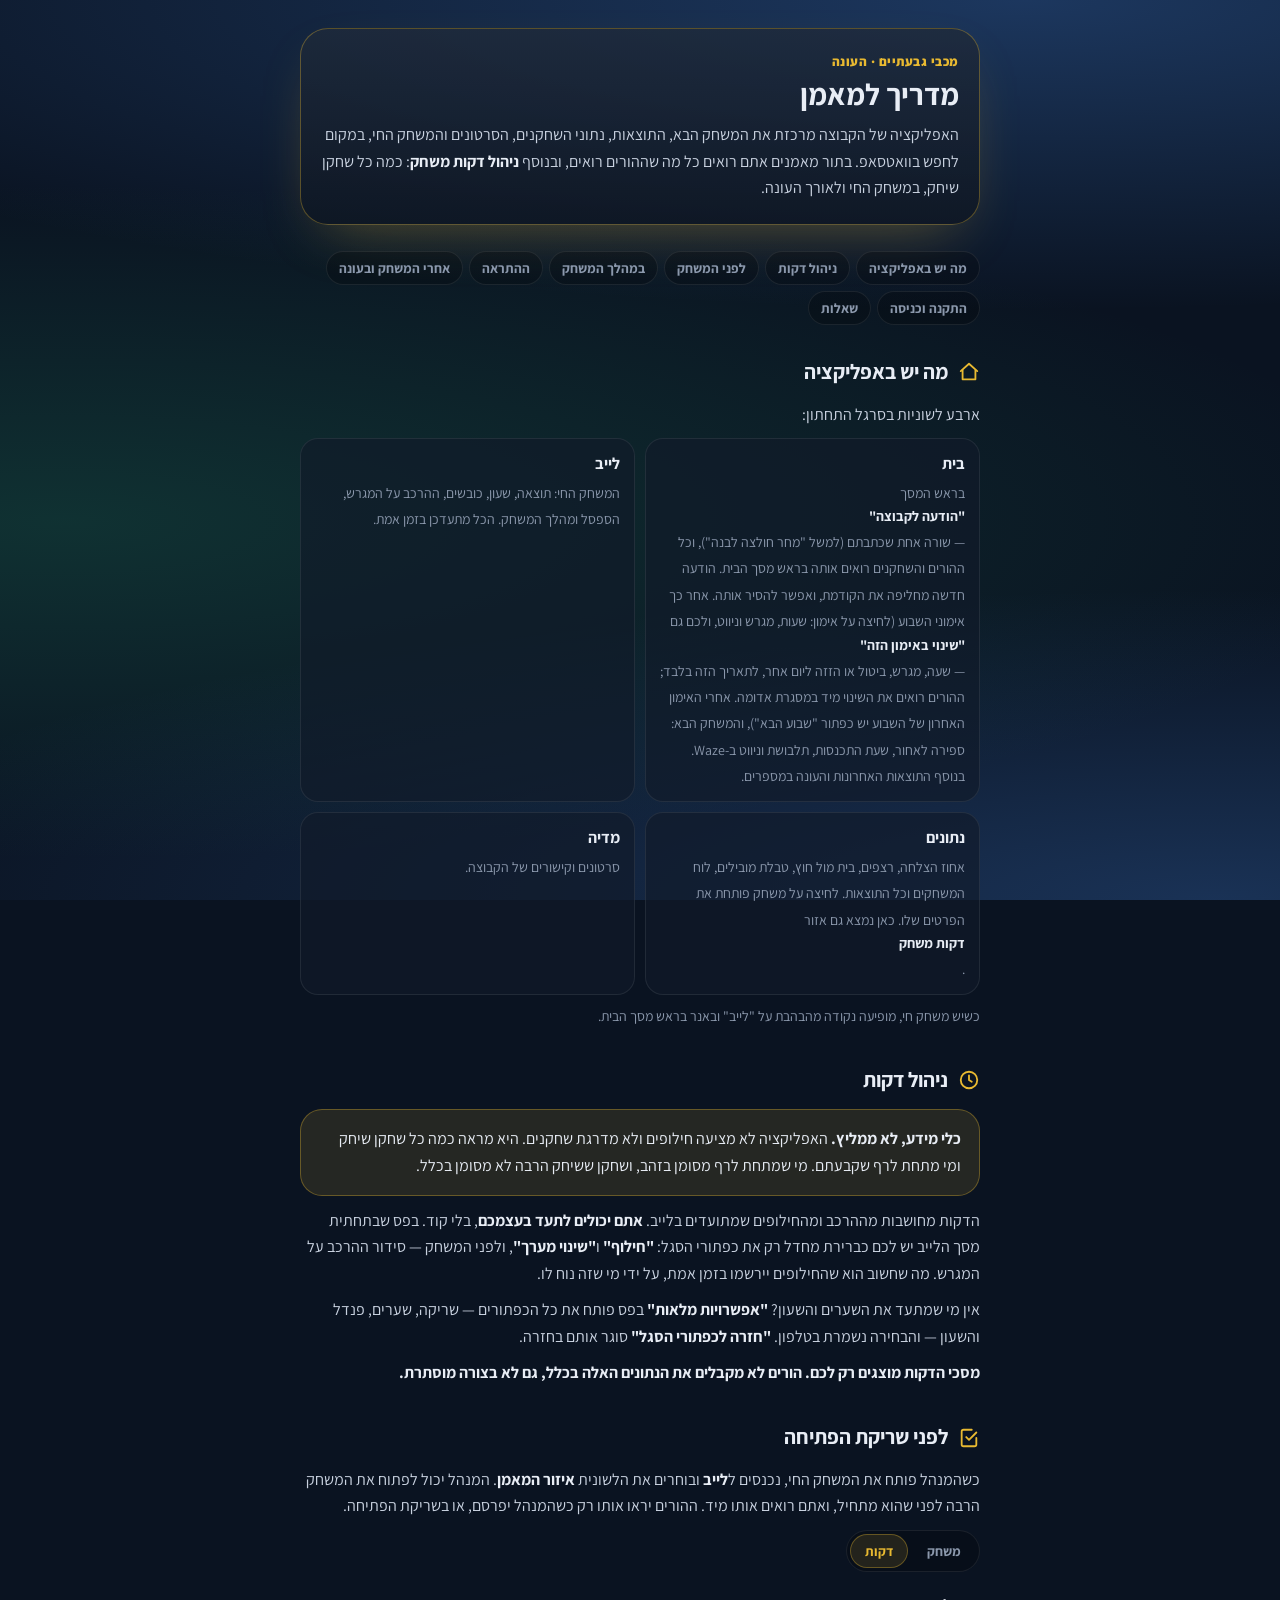
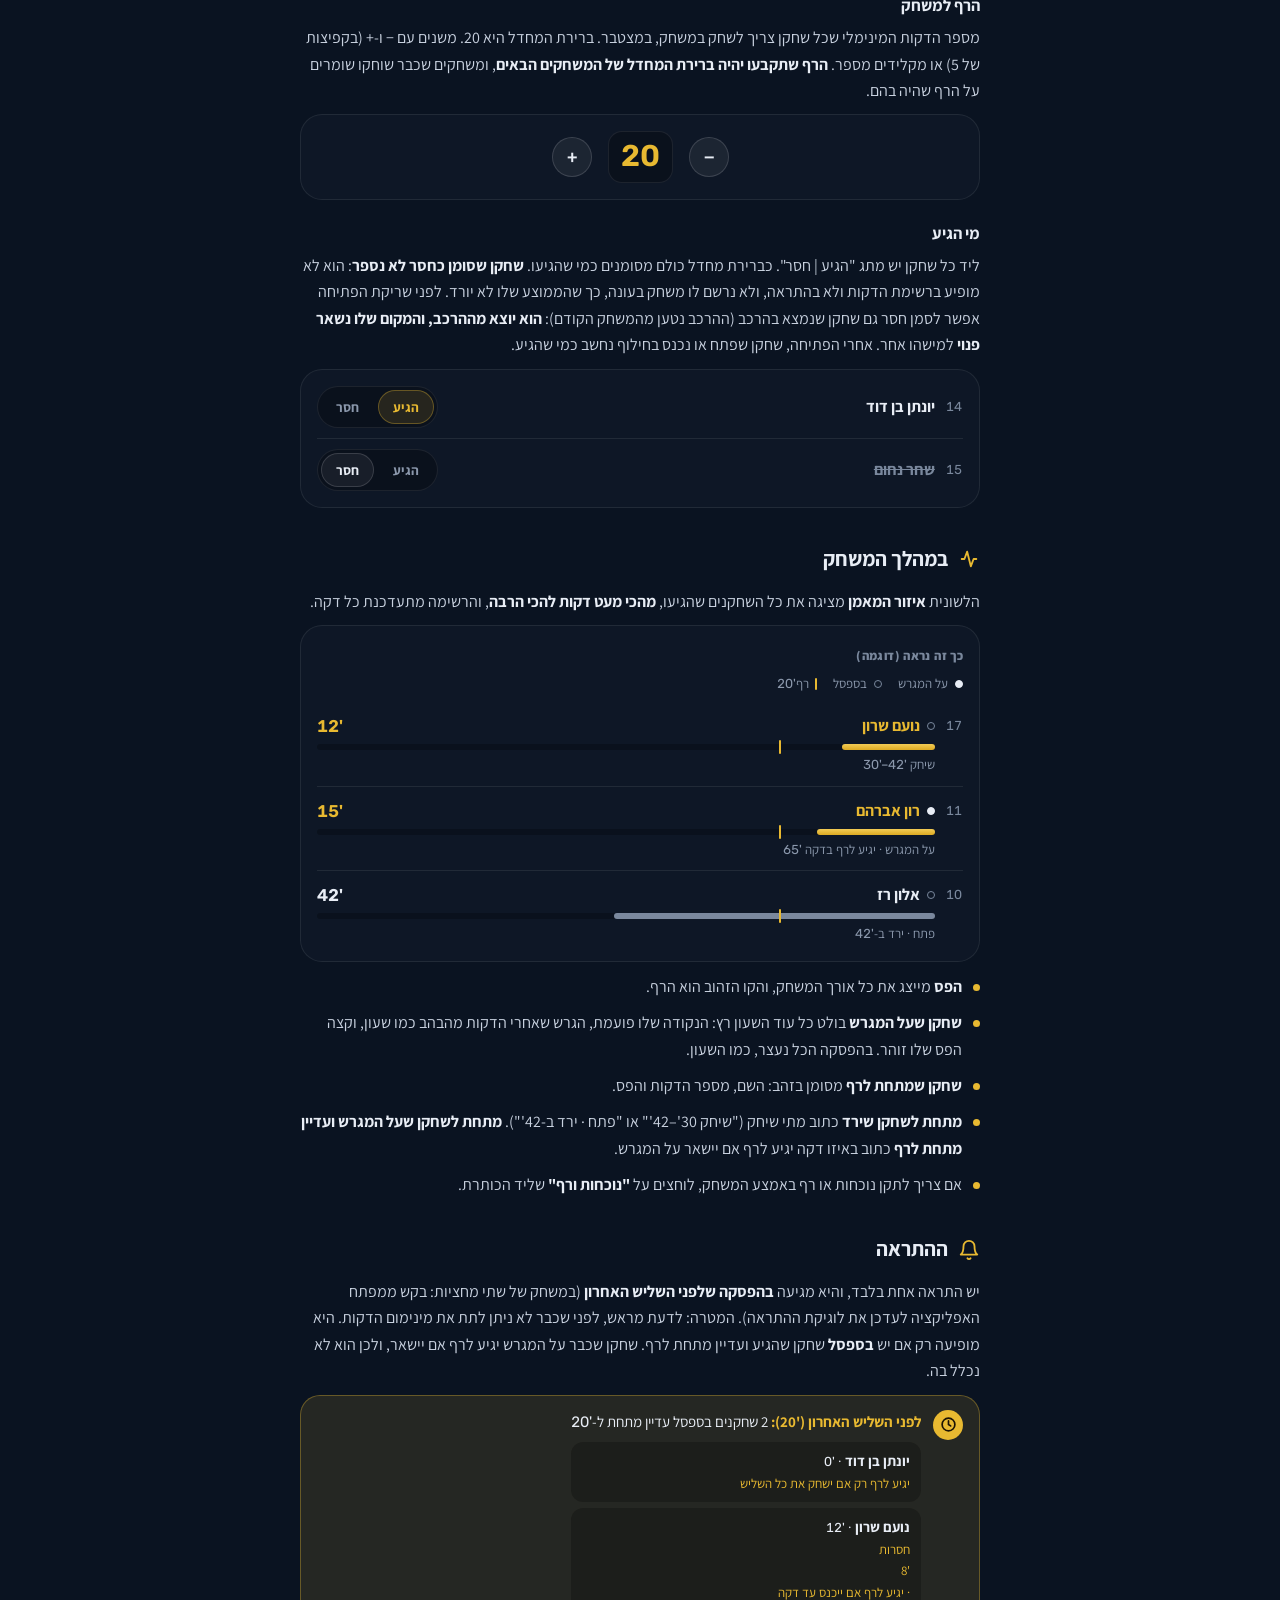
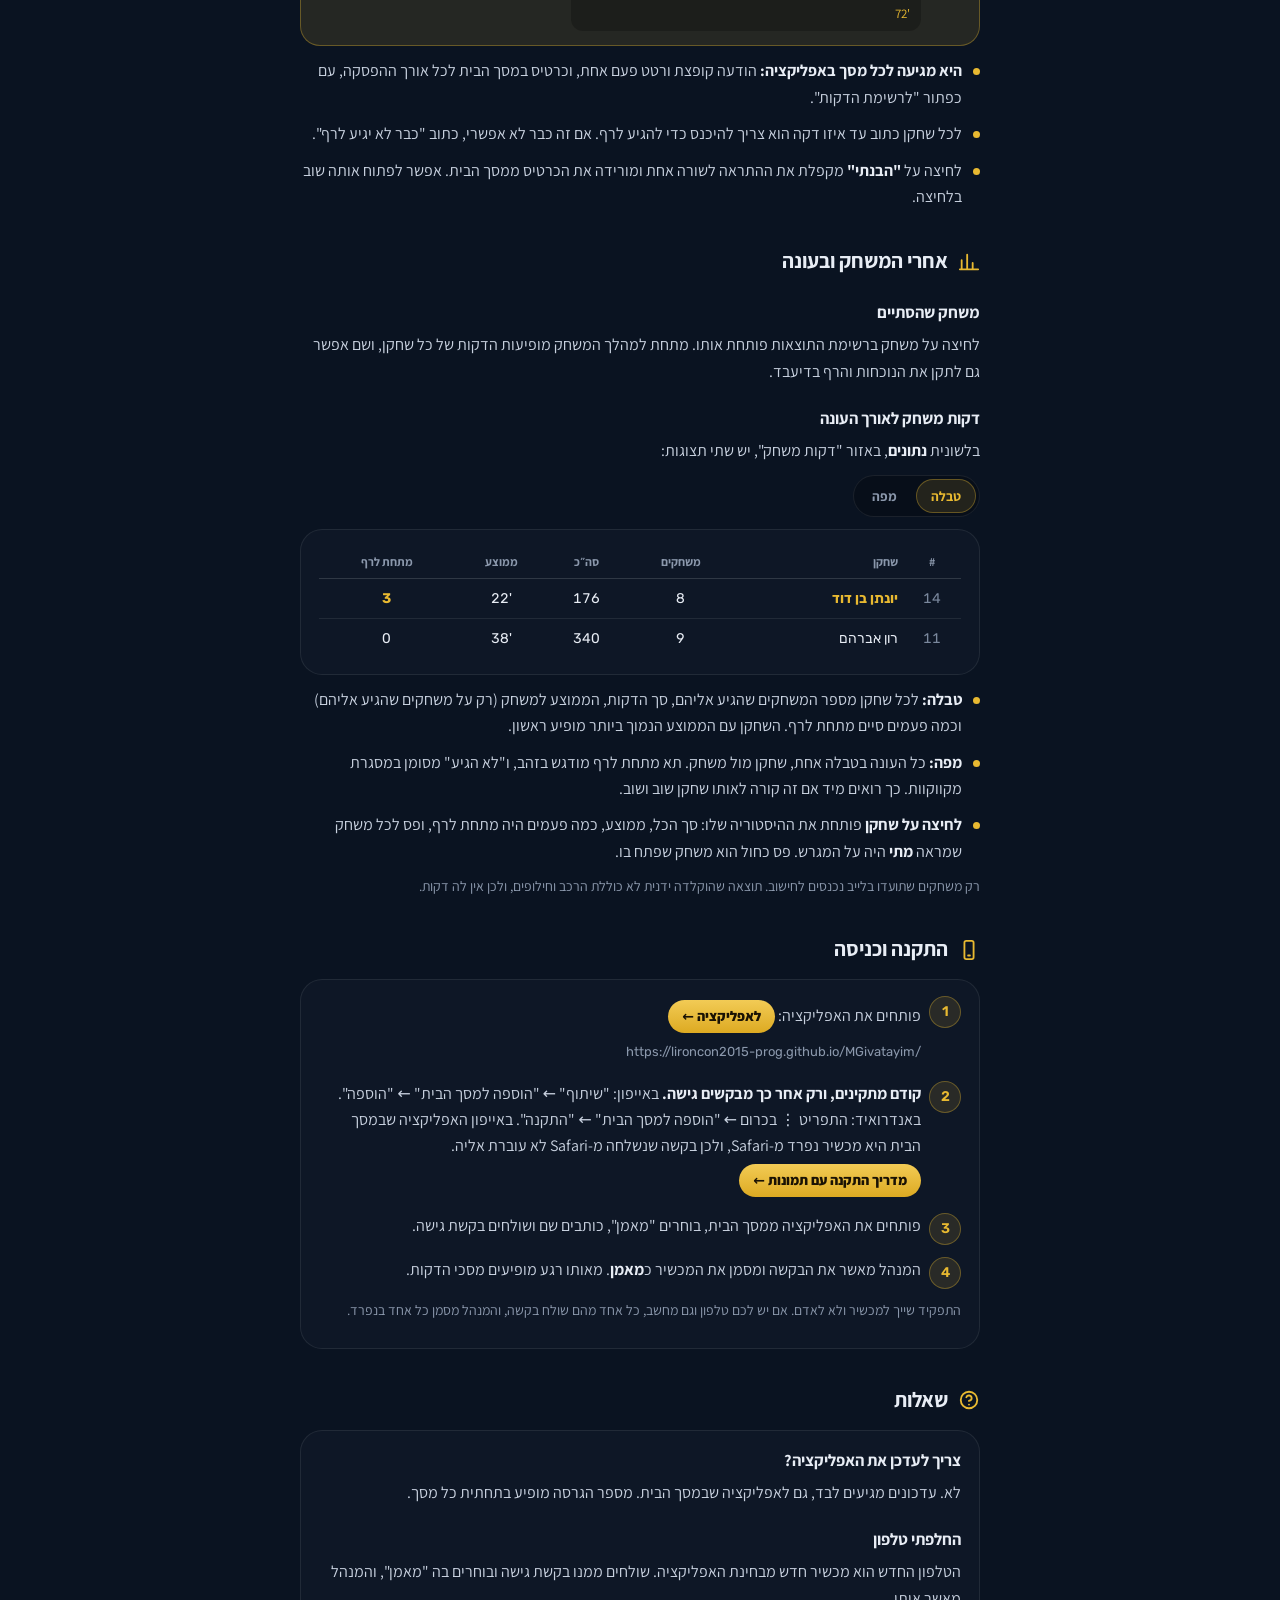
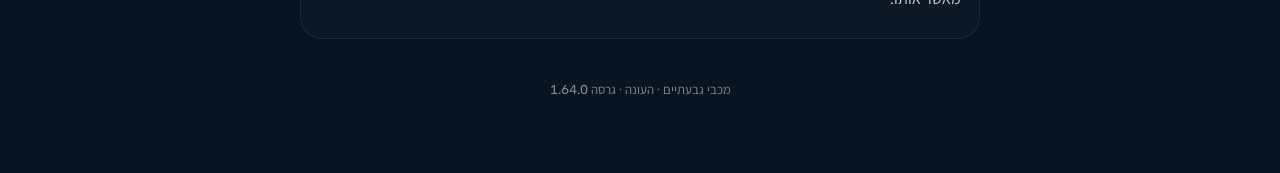
==== docs/coach.html @ 0a4bfa76 "Access: the request asks parent / player / coach, applied on approval; joining order newest first Co" ====
<!doctype html>
<html lang="he" dir="rtl">
<head>
<meta charset="utf-8">
<meta name="viewport" content="width=device-width, initial-scale=1, viewport-fit=cover">
<meta name="robots" content="noindex">
<meta name="theme-color" content="#0A1321">
<title>מדריך למאמן</title>
<meta name="description" content="מכבי גבעתיים · העונה — התקנה, מה יש באפליקציה, וניהול דקות המשחק.">
<meta property="og:type" content="article">
<meta property="og:locale" content="he_IL">
<meta property="og:site_name" content="מכבי גבעתיים · העונה">
<meta property="og:title" content="מדריך למאמן">
<meta property="og:description" content="התקנה, מה יש באפליקציה, וניהול דקות המשחק.">
<meta property="og:url" content="https://lironcon2015-prog.github.io/MGivatayim/docs/coach.html">
<meta property="og:image" content="https://lironcon2015-prog.github.io/MGivatayim/docs/og-coach.jpg?v=3">
<meta property="og:image:secure_url" content="https://lironcon2015-prog.github.io/MGivatayim/docs/og-coach.jpg?v=3">
<meta property="og:image:type" content="image/jpeg">
<meta property="og:image:width" content="1200">
<meta property="og:image:height" content="630">
<meta property="og:image:alt" content="סמל מכבי גבעתיים">
<meta name="twitter:card" content="summary_large_image">
<link rel="icon" href="../icons/favicon-32.png?v=3" sizes="32x32">
<link rel="apple-touch-icon" href="../icons/apple-touch-icon.png?v=3">
<link rel="preconnect" href="https://fonts.googleapis.com">
<link rel="stylesheet" href="https://fonts.googleapis.com/css2?family=Assistant:wght@400;600;700;800&family=Rubik:wght@500;600;700&display=swap">
<style>
:root{
  color-scheme:dark;
  --bg:#0A1321;--surface:rgba(17,27,41,.66);--s2:rgba(255,255,255,.06);--well:rgba(0,0,0,.24);
  --line:rgba(255,255,255,.08);--line2:rgba(255,255,255,.14);
  --text:#E8EDF5;--body:#C9D2E0;--muted:#8B98AC;--faint:#7A889D;
  --gold:#E8B931;--gold-hi:#F2CB55;--gold-lo:#DDAA22;--gold-soft:rgba(232,185,49,.12);--gold-line:rgba(232,185,49,.34);--gold-glow:rgba(232,185,49,.4);--on-gold:#1A1204;
  --blue:#6DB3F5;
}
*{box-sizing:border-box}
body{margin:0;background:var(--bg);color:var(--text);font:16px/1.65 Assistant,system-ui,sans-serif;direction:rtl;padding-inline:16px;padding-block:28px 72px}
body::before{content:"";position:fixed;inset:0;z-index:-1;pointer-events:none;background:radial-gradient(150% 46% at 80% 0%,rgba(70,138,236,.3),transparent 75%),radial-gradient(140% 50% at 5% 58%,rgba(36,158,112,.22),transparent 75%),radial-gradient(150% 46% at 95% 100%,rgba(70,138,236,.26),transparent 75%),var(--bg)}
.wrap{max-width:680px;margin:0 auto}
.num{font-family:Rubik,system-ui,sans-serif;font-variant-numeric:tabular-nums}
.ltr{direction:ltr;unicode-bidi:isolate}

header.hero{padding:22px 20px;border-radius:28px;background:linear-gradient(180deg,rgba(31,42,58,.8),rgba(15,23,35,.8));border:1px solid var(--gold-line);box-shadow:0 22px 60px -26px var(--gold-glow);margin-bottom:26px}
.hero .eyebrow{font-size:13px;font-weight:800;color:var(--gold);letter-spacing:.04em;margin:0 0 4px}
.hero h1{font-size:30px;line-height:1.2;margin:0 0 10px;text-wrap:balance}
.hero p{margin:0;color:var(--body)}

nav.toc{display:flex;flex-wrap:wrap;gap:6px;margin:0 0 30px}
nav.toc a{font-size:13.5px;font-weight:700;color:var(--muted);text-decoration:none;padding:5px 12px;border-radius:999px;background:var(--well);border:1px solid var(--line)}
nav.toc a:hover,nav.toc a:focus-visible{color:var(--gold);border-color:var(--gold-line);outline:none}

section{margin:0 0 34px;scroll-margin-top:16px}
h2{display:flex;align-items:center;gap:10px;font-size:21px;margin:0 0 12px}
h2 svg{width:22px;height:22px;flex:none;color:var(--gold)}
h3{font-size:16.5px;margin:20px 0 6px}
p{margin:0 0 10px;color:var(--body)}
b,strong{color:var(--text)}
.card{background:var(--surface);border:1px solid var(--line);border-radius:22px;padding:16px 18px}
ul.list{margin:0;padding:0;list-style:none;display:grid;gap:10px}
ul.list li{position:relative;padding-inline-start:18px;color:var(--body)}
ul.list li::before{content:"";position:absolute;inset-inline-start:0;top:.62em;width:7px;height:7px;border-radius:50%;background:var(--gold)}
ol.steps{margin:0;padding:0;list-style:none;counter-reset:s;display:grid;gap:12px}
ol.steps li{counter-increment:s;display:grid;grid-template-columns:30px minmax(0,1fr);gap:10px;align-items:start;color:var(--body)}
ol.steps li::before{content:counter(s);font-family:Rubik,sans-serif;font-weight:600;font-size:14px;width:30px;height:30px;border-radius:50%;display:grid;place-items:center;background:var(--gold-soft);color:var(--gold);border:1px solid var(--gold-line)}
.screens{display:grid;grid-template-columns:repeat(2,minmax(0,1fr));gap:10px}
.screen{background:var(--surface);border:1px solid var(--line);border-radius:18px;padding:12px 14px}
.screen b{display:block;margin-bottom:2px}
.screen span{font-size:14px;color:var(--muted);line-height:1.5}
.note{font-size:14px;color:var(--muted);margin-top:10px}
.principle{border-color:var(--gold-line);background:var(--gold-soft)}
.principle p{color:var(--text);margin:0}

/* mini illustrations, drawn in the app's own language */
.demo{background:var(--surface);border:1px solid var(--line);border-radius:22px;padding:6px 16px;margin:10px 0 4px}
.demo-cap{font-size:12.5px;font-weight:800;color:var(--faint);letter-spacing:.03em;margin:14px 0 6px}
.mrow{display:grid;grid-template-columns:auto minmax(0,1fr) auto;gap:4px 10px;align-items:center;padding:10px 0}
.mrow+.mrow{border-top:1px solid var(--line)}
.mrow .n{font-size:13px;color:var(--faint);grid-row:span 3;align-self:start;padding-top:3px;min-width:1.4em;text-align:center}
.mrow .nm{font-weight:700}
.mrow .v{font-weight:600;font-size:17px}
.mrow.short .nm,.mrow.short .v{color:var(--gold)}
.dot{display:inline-block;width:8px;height:8px;border-radius:50%;margin-inline-end:7px;vertical-align:.06em;border:1.5px solid var(--faint)}
.dot.on{background:var(--text);border-color:var(--text)}
.track{grid-column:2/4;position:relative;height:6px;border-radius:4px;background:var(--well)}
.fill{position:absolute;inset-block:0;inset-inline-start:0;border-radius:4px;background:var(--faint)}
.short .fill{background:linear-gradient(180deg,var(--gold-hi),var(--gold-lo))}
.min{position:absolute;top:-4px;bottom:-4px;width:2px;margin-inline-start:-1px;border-radius:1px;background:var(--gold)}
.sub{grid-column:2/4;font-size:13px;color:var(--muted)}
.key{display:flex;flex-wrap:wrap;gap:4px 16px;font-size:13px;color:var(--muted);margin:2px 0 8px}
.key span{display:inline-flex;align-items:center}
.key i.tick{display:inline-block;width:2px;height:12px;background:var(--gold);border-radius:1px;margin-inline-end:6px}

.alert{display:flex;gap:12px;align-items:flex-start;padding:14px 16px;border-radius:20px;background:var(--gold-soft);border:1px solid var(--gold-line);margin:10px 0 4px}
.alert .ic{flex:none;width:30px;height:30px;border-radius:50%;background:var(--gold);color:var(--on-gold);display:grid;place-items:center}
.alert .ic svg{width:17px;height:17px}
.alert p{margin:0;color:var(--text);font-size:15px}
.alert p b{color:var(--gold)}
.alert ul{list-style:none;margin:8px 0 0;padding:0;display:grid;gap:6px}
.alert li{font-size:14.5px;padding:7px 11px;border-radius:12px;background:var(--well);color:var(--text)}
.alert li span{display:block;font-size:13px;color:var(--gold)}
.seg{display:flex;gap:4px;padding:3px;border-radius:999px;background:var(--well);border:1px solid var(--line);width:max-content;max-width:100%}
.seg span{font-size:13.5px;font-weight:700;padding:5px 14px;border-radius:999px;color:var(--muted);border:1px solid transparent}
.seg span.on{background:var(--gold-soft);color:var(--gold);border-color:var(--gold-line)}
.seg span.away{background:var(--s2);color:var(--text);border-color:var(--line2)}
.att{display:flex;align-items:center;gap:10px;padding:10px 0}
.att+.att{border-top:1px solid var(--line)}
.att .nm{flex:1;font-weight:700}
.att.gone .nm{color:var(--faint);text-decoration:line-through}
.att .n{font-size:13px;color:var(--faint);min-width:1.4em;text-align:center}
.stepper{display:flex;align-items:center;justify-content:center;gap:16px;padding:10px 0}
.stepper .b{width:40px;height:40px;border-radius:50%;display:grid;place-items:center;background:var(--s2);border:1px solid var(--line2);font-weight:700;font-size:20px}
.stepper .val{font-family:Rubik,sans-serif;font-size:30px;font-weight:600;color:var(--gold);padding:0 12px;border-radius:14px;background:var(--well);border:1px solid var(--line)}

table.season{width:100%;border-collapse:collapse;font-size:14px}
table.season th{font-size:12px;color:var(--muted);font-weight:700;padding:6px 4px;border-bottom:1px solid var(--line2);text-align:center}
table.season th:nth-child(2),table.season td:nth-child(2){text-align:start}
table.season td{padding:8px 4px;border-bottom:1px solid var(--line);text-align:center}
table.season tr:last-child td{border-bottom:0}
table.season td:first-child{color:var(--faint)}
table.season tr.short td:nth-child(2),table.season tr.short td:last-child{color:var(--gold);font-weight:700}
.tablewrap{overflow-x:auto}
footer{margin-top:40px;text-align:center;font-size:13px;color:var(--faint)}
@media (max-width:480px){.screens{grid-template-columns:minmax(0,1fr)}.hero h1{font-size:26px}}

.app-link{display:flex;flex-wrap:wrap;align-items:center;gap:8px 12px;margin-top:14px}
.app-btn{display:inline-flex;align-items:center;gap:8px;padding:10px 18px;border-radius:999px;font-weight:800;text-decoration:none;background:linear-gradient(180deg,var(--gold-hi),var(--gold-lo));color:var(--on-gold);box-shadow:0 10px 26px -12px var(--gold-glow)}
.app-btn-sm{padding:5px 14px;font-size:14px;margin:4px 0;box-shadow:none}
.steps .app-url{display:block;margin:4px 0 6px}
.app-btn:focus-visible{outline:2px solid var(--gold);outline-offset:3px}
.app-url{font-family:Rubik,sans-serif;font-size:13px;color:var(--muted);direction:ltr;unicode-bidi:isolate;word-break:break-all;user-select:all}
</style>
</head>
<body>
<div class="wrap">
  <header class="hero">
    <p class="eyebrow">מכבי גבעתיים · העונה</p>
    <h1>מדריך למאמן</h1>
    <p>האפליקציה של הקבוצה מרכזת את המשחק הבא, התוצאות, נתוני השחקנים, הסרטונים והמשחק החי, במקום לחפש בוואטסאפ. בתור מאמנים אתם רואים כל מה שההורים רואים, ובנוסף <b>ניהול דקות משחק</b>: כמה כל שחקן שיחק, במשחק החי ולאורך העונה.</p>
  </header>

  <nav class="toc" aria-label="תוכן">
    <a href="#app">מה יש באפליקציה</a>
    <a href="#minutes">ניהול דקות</a>
    <a href="#before">לפני המשחק</a>
    <a href="#during">במהלך המשחק</a>
    <a href="#alert">ההתראה</a>
    <a href="#after">אחרי המשחק ובעונה</a>
    <a href="#install">התקנה וכניסה</a>
    <a href="#faq">שאלות</a>
  </nav>

  <section id="app">
    <h2><svg viewBox="0 0 24 24" fill="none" stroke="currentColor" stroke-width="2" stroke-linecap="round" stroke-linejoin="round" aria-hidden="true"><path d="M3 11l9-8 9 8"/><path d="M5 10v10h14V10"/></svg>מה יש באפליקציה</h2>
    <p>ארבע לשוניות בסרגל התחתון:</p>
    <div class="screens">
      <div class="screen"><b>בית</b><span>בראש המסך <b>"הודעה לקבוצה"</b> — שורה אחת שכתבתם (למשל "מחר חולצה לבנה"), וכל ההורים והשחקנים רואים אותה בראש מסך הבית. הודעה חדשה מחליפה את הקודמת, ואפשר להסיר אותה. אחר כך אימוני השבוע (לחיצה על אימון: שעות, מגרש וניווט, ולכם גם <b>"שינוי באימון הזה"</b> — שעה, מגרש, ביטול או הזזה ליום אחר, לתאריך הזה בלבד; ההורים רואים את השינוי מיד במסגרת אדומה. אחרי האימון האחרון של השבוע יש כפתור "שבוע הבא"), והמשחק הבא: ספירה לאחור, שעת התכנסות, תלבושת וניווט ב-Waze. בנוסף התוצאות האחרונות והעונה במספרים.</span></div>
      <div class="screen"><b>לייב</b><span>המשחק החי: תוצאה, שעון, כובשים, ההרכב על המגרש, הספסל ומהלך המשחק. הכל מתעדכן בזמן אמת.</span></div>
      <div class="screen"><b>נתונים</b><span>אחוז הצלחה, רצפים, בית מול חוץ, טבלת מובילים, לוח המשחקים וכל התוצאות. לחיצה על משחק פותחת את הפרטים שלו. כאן נמצא גם אזור <b>דקות משחק</b>.</span></div>
      <div class="screen"><b>מדיה</b><span>סרטונים וקישורים של הקבוצה.</span></div>
    </div>
    <p class="note">כשיש משחק חי, מופיעה נקודה מהבהבת על "לייב" ובאנר בראש מסך הבית.</p>
  </section>

  <section id="minutes">
    <h2><svg viewBox="0 0 24 24" fill="none" stroke="currentColor" stroke-width="2" stroke-linecap="round" stroke-linejoin="round" aria-hidden="true"><circle cx="12" cy="12" r="9"/><path d="M12 7v5l3 2"/></svg>ניהול דקות</h2>
    <div class="card principle"><p><b>כלי מידע, לא ממליץ.</b> האפליקציה לא מציעה חילופים ולא מדרגת שחקנים. היא מראה כמה כל שחקן שיחק ומי מתחת לרף שקבעתם. מי שמתחת לרף מסומן בזהב, ושחקן ששיחק הרבה לא מסומן בכלל.</p></div>
    <p style="margin-top:12px">הדקות מחושבות מההרכב ומהחילופים שמתועדים בלייב. <b>אתם יכולים לתעד בעצמכם</b>, בלי קוד. בפס שבתחתית מסך הלייב יש לכם כברירת מחדל רק את כפתורי הסגל: <b>"חילוף"</b> ו<b>"שינוי מערך"</b>, ולפני המשחק — סידור ההרכב על המגרש. מה שחשוב הוא שהחילופים יירשמו בזמן אמת, על ידי מי שזה נוח לו.</p>
    <p>אין מי שמתעד את השערים והשעון? <b>"אפשרויות מלאות"</b> בפס פותח את כל הכפתורים — שריקה, שערים, פנדל והשעון — והבחירה נשמרת בטלפון. <b>"חזרה לכפתורי הסגל"</b> סוגר אותם בחזרה.</p>
    <p><b>מסכי הדקות מוצגים רק לכם. הורים לא מקבלים את הנתונים האלה בכלל, גם לא בצורה מוסתרת.</b></p>
  </section>

  <section id="before">
    <h2><svg viewBox="0 0 24 24" fill="none" stroke="currentColor" stroke-width="2" stroke-linecap="round" stroke-linejoin="round" aria-hidden="true"><path d="M9 11l3 3 8-8"/><path d="M20 12v7a2 2 0 0 1-2 2H6a2 2 0 0 1-2-2V5a2 2 0 0 1 2-2h9"/></svg>לפני שריקת הפתיחה</h2>
    <p>כשהמנהל פותח את המשחק החי, נכנסים ל<b>לייב</b> ובוחרים את הלשונית <b>איזור המאמן</b>. המנהל יכול לפתוח את המשחק הרבה לפני שהוא מתחיל, ואתם רואים אותו מיד. ההורים יראו אותו רק כשהמנהל יפרסם, או בשריקת הפתיחה.</p>
    <div class="seg" aria-hidden="true"><span>משחק</span><span class="on">דקות</span></div>
    <h3>הרף למשחק</h3>
    <p>מספר הדקות המינימלי שכל שחקן צריך לשחק במשחק, במצטבר. ברירת המחדל היא 20. משנים עם − ו-+ (בקפיצות של 5) או מקלידים מספר. <b>הרף שתקבעו יהיה ברירת המחדל של המשחקים הבאים</b>, ומשחקים שכבר שוחקו שומרים על הרף שהיה בהם.</p>
    <div class="demo" aria-hidden="true"><div class="stepper"><span class="b">−</span><span class="val ltr">20</span><span class="b">+</span></div></div>
    <h3>מי הגיע</h3>
    <p>ליד כל שחקן יש מתג "הגיע | חסר". כברירת מחדל כולם מסומנים כמי שהגיעו. <b>שחקן שסומן כחסר לא נספר</b>: הוא לא מופיע ברשימת הדקות ולא בהתראה, ולא נרשם לו משחק בעונה, כך שהממוצע שלו לא יורד. לפני שריקת הפתיחה אפשר לסמן חסר גם שחקן שנמצא בהרכב (ההרכב נטען מהמשחק הקודם): <b>הוא יוצא מההרכב, והמקום שלו נשאר פנוי</b> למישהו אחר. אחרי הפתיחה, שחקן שפתח או נכנס בחילוף נחשב כמי שהגיע.</p>
    <div class="demo" aria-hidden="true">
      <div class="att"><span class="n num">14</span><span class="nm">יונתן בן דוד</span><span class="seg"><span class="on">הגיע</span><span>חסר</span></span></div>
      <div class="att gone"><span class="n num">15</span><span class="nm">שחר נחום</span><span class="seg"><span>הגיע</span><span class="away">חסר</span></span></div>
    </div>
  </section>

  <section id="during">
    <h2><svg viewBox="0 0 24 24" fill="none" stroke="currentColor" stroke-width="2" stroke-linecap="round" stroke-linejoin="round" aria-hidden="true"><path d="M4 12h3l3-8 4 16 3-8h3"/></svg>במהלך המשחק</h2>
    <p>הלשונית <b>איזור המאמן</b> מציגה את כל השחקנים שהגיעו, <b>מהכי מעט דקות להכי הרבה</b>, והרשימה מתעדכנת כל דקה.</p>
    <div class="demo" aria-hidden="true">
      <p class="demo-cap">כך זה נראה (דוגמה)</p>
      <div class="key"><span><i class="dot on"></i>על המגרש</span><span><i class="dot"></i>בספסל</span><span><i class="tick"></i>רף <span class="num ltr">&nbsp;20'</span></span></div>
      <div class="mrow short"><span class="n num">17</span><span class="nm"><i class="dot"></i>נועם שרון</span><span class="v num ltr">12'</span><span class="track"><i class="fill" style="width:15%"></i><i class="min" style="inset-inline-start:25%"></i></span><span class="sub">שיחק <span class="num ltr">30'–42'</span></span></div>
      <div class="mrow short"><span class="n num">11</span><span class="nm"><i class="dot on"></i>רון אברהם</span><span class="v num ltr">15'</span><span class="track"><i class="fill" style="width:19%"></i><i class="min" style="inset-inline-start:25%"></i></span><span class="sub">על המגרש · יגיע לרף בדקה <span class="num ltr">65'</span></span></div>
      <div class="mrow"><span class="n num">10</span><span class="nm"><i class="dot"></i>אלון רז</span><span class="v num ltr">42'</span><span class="track"><i class="fill" style="width:52%"></i><i class="min" style="inset-inline-start:25%"></i></span><span class="sub">פתח · ירד ב-<span class="num ltr">42'</span></span></div>
    </div>
    <ul class="list" style="margin-top:12px">
      <li><b>הפס</b> מייצג את כל אורך המשחק, והקו הזהוב הוא הרף.</li>
      <li><b>שחקן שעל המגרש</b> בולט כל עוד השעון רץ: הנקודה שלו פועמת, הגרש שאחרי הדקות מהבהב כמו שעון, וקצה הפס שלו זוהר. בהפסקה הכל נעצר, כמו השעון.</li>
      <li><b>שחקן שמתחת לרף</b> מסומן בזהב: השם, מספר הדקות והפס.</li>
      <li><b>מתחת לשחקן שירד</b> כתוב מתי שיחק ("שיחק 30'–42'" או "פתח · ירד ב-42'"). <b>מתחת לשחקן שעל המגרש ועדיין מתחת לרף</b> כתוב באיזו דקה יגיע לרף אם יישאר על המגרש.</li>
      <li>אם צריך לתקן נוכחות או רף באמצע המשחק, לוחצים על <b>"נוכחות ורף"</b> שליד הכותרת.</li>
    </ul>
  </section>

  <section id="alert">
    <h2><svg viewBox="0 0 24 24" fill="none" stroke="currentColor" stroke-width="2" stroke-linecap="round" stroke-linejoin="round" aria-hidden="true"><path d="M6 8a6 6 0 0 1 12 0c0 7 3 9 3 9H3s3-2 3-9"/><path d="M10.3 21a1.94 1.94 0 0 0 3.4 0"/></svg>ההתראה</h2>
    <p>יש התראה אחת בלבד, והיא מגיעה <b>בהפסקה שלפני השליש האחרון</b> (במשחק של שתי מחציות: בקש ממפתח האפליקציה לעדכן את לוגיקת ההתראה). המטרה: לדעת מראש, לפני שכבר לא ניתן לתת את מינימום הדקות. היא מופיעה רק אם יש <b>בספסל</b> שחקן שהגיע ועדיין מתחת לרף. שחקן שכבר על המגרש יגיע לרף אם יישאר, ולכן הוא לא נכלל בה.</p>
    <div class="alert" aria-hidden="true">
      <span class="ic"><svg viewBox="0 0 24 24" fill="none" stroke="currentColor" stroke-width="2.4" stroke-linecap="round"><circle cx="12" cy="12" r="9"/><path d="M12 7v5l3 2"/></svg></span>
      <div><p><b>לפני השליש האחרון (<span class="ltr">20'</span>):</b> 2 שחקנים בספסל עדיין מתחת ל-<span class="ltr num">20'</span></p>
        <ul>
          <li><b>יונתן בן דוד</b> · <span class="num ltr" style="display:inline;color:var(--text)">0'</span><span>יגיע לרף רק אם ישחק את כל השליש</span></li>
          <li><b>נועם שרון</b> · <span class="num ltr" style="display:inline;color:var(--text)">12'</span><span>חסרות <span class="ltr">8'</span> · יגיע לרף אם ייכנס עד דקה <span class="ltr">72'</span></span></li>
        </ul></div>
    </div>
    <ul class="list" style="margin-top:12px">
      <li><b>היא מגיעה לכל מסך באפליקציה:</b> הודעה קופצת ורטט פעם אחת, וכרטיס במסך הבית לכל אורך ההפסקה, עם כפתור "לרשימת הדקות".</li>
      <li>לכל שחקן כתוב עד איזו דקה הוא צריך להיכנס כדי להגיע לרף. אם זה כבר לא אפשרי, כתוב "כבר לא יגיע לרף".</li>
      <li>לחיצה על <b>"הבנתי"</b> מקפלת את ההתראה לשורה אחת ומורידה את הכרטיס ממסך הבית. אפשר לפתוח אותה שוב בלחיצה.</li>
    </ul>
  </section>

  <section id="after">
    <h2><svg viewBox="0 0 24 24" fill="none" stroke="currentColor" stroke-width="2" stroke-linecap="round" stroke-linejoin="round" aria-hidden="true"><path d="M4 20V10M10 20V4M16 20v-7M22 20H2"/></svg>אחרי המשחק ובעונה</h2>
    <h3>משחק שהסתיים</h3>
    <p>לחיצה על משחק ברשימת התוצאות פותחת אותו. מתחת למהלך המשחק מופיעות הדקות של כל שחקן, ושם אפשר גם לתקן את הנוכחות והרף בדיעבד.</p>
    <h3>דקות משחק לאורך העונה</h3>
    <p>בלשונית <b>נתונים</b>, באזור "דקות משחק", יש שתי תצוגות:</p>
    <div class="seg" aria-hidden="true" style="margin-bottom:12px"><span class="on">טבלה</span><span>מפה</span></div>
    <div class="card tablewrap" aria-hidden="true">
      <table class="season">
        <thead><tr><th>#</th><th>שחקן</th><th>משחקים</th><th>סה״כ</th><th>ממוצע</th><th>מתחת לרף</th></tr></thead>
        <tbody class="num">
          <tr class="short"><td>14</td><td>יונתן בן דוד</td><td>8</td><td>176</td><td class="ltr">22'</td><td>3</td></tr>
          <tr><td>11</td><td>רון אברהם</td><td>9</td><td>340</td><td class="ltr">38'</td><td>0</td></tr>
        </tbody>
      </table>
    </div>
    <ul class="list" style="margin-top:12px">
      <li><b>טבלה:</b> לכל שחקן מספר המשחקים שהגיע אליהם, סך הדקות, הממוצע למשחק (רק על משחקים שהגיע אליהם) וכמה פעמים סיים מתחת לרף. השחקן עם הממוצע הנמוך ביותר מופיע ראשון.</li>
      <li><b>מפה:</b> כל העונה בטבלה אחת, שחקן מול משחק. תא מתחת לרף מודגש בזהב, ו"לא הגיע" מסומן במסגרת מקווקוות. כך רואים מיד אם זה קורה לאותו שחקן שוב ושוב.</li>
      <li><b>לחיצה על שחקן</b> פותחת את ההיסטוריה שלו: סך הכל, ממוצע, כמה פעמים היה מתחת לרף, ופס לכל משחק שמראה <b>מתי</b> היה על המגרש. פס כחול הוא משחק שפתח בו.</li>
    </ul>
    <p class="note">רק משחקים שתועדו בלייב נכנסים לחישוב. תוצאה שהוקלדה ידנית לא כוללת הרכב וחילופים, ולכן אין לה דקות.</p>
  </section>

  <section id="install">
    <h2><svg viewBox="0 0 24 24" fill="none" stroke="currentColor" stroke-width="2" stroke-linecap="round" stroke-linejoin="round" aria-hidden="true"><rect x="7" y="2" width="10" height="20" rx="2"/><path d="M11 18h2"/></svg>התקנה וכניסה</h2>
    <div class="card">
      <ol class="steps">
        <li><span>פותחים את האפליקציה: <a class="app-btn app-btn-sm" href="https://lironcon2015-prog.github.io/MGivatayim/">לאפליקציה ←</a> <span class="app-url">https://lironcon2015-prog.github.io/MGivatayim/</span></span></li>
        <li><span><b>קודם מתקינים, ורק אחר כך מבקשים גישה.</b> באייפון: "שיתוף" ← "הוספה למסך הבית" ← "הוספה". באנדרואיד: התפריט ⋮ בכרום ← "הוספה למסך הבית" ← "התקנה". באייפון האפליקציה שבמסך הבית היא מכשיר נפרד מ-Safari, ולכן בקשה שנשלחה מ-Safari לא עוברת אליה. <a class="app-btn app-btn-sm" href="install.html">מדריך התקנה עם תמונות ←</a></span></li>
        <li><span>פותחים את האפליקציה ממסך הבית, בוחרים "מאמן", כותבים שם ושולחים בקשת גישה.</span></li>
        <li><span>המנהל מאשר את הבקשה ומסמן את המכשיר כ<b>מאמן</b>. מאותו רגע מופיעים מסכי הדקות.</span></li>
      </ol>
      <p class="note">התפקיד שייך למכשיר ולא לאדם. אם יש לכם טלפון וגם מחשב, כל אחד מהם שולח בקשה, והמנהל מסמן כל אחד בנפרד.</p>
    </div>
  </section>

  <section id="faq">
    <h2><svg viewBox="0 0 24 24" fill="none" stroke="currentColor" stroke-width="2" stroke-linecap="round" stroke-linejoin="round" aria-hidden="true"><circle cx="12" cy="12" r="9"/><path d="M9.1 9a3 3 0 0 1 5.8 1c0 2-3 3-3 3"/><path d="M12 17h.01"/></svg>שאלות</h2>
    <div class="card">
      <h3 style="margin-top:0">צריך לעדכן את האפליקציה?</h3>
      <p>לא. עדכונים מגיעים לבד, גם לאפליקציה שבמסך הבית. מספר הגרסה מופיע בתחתית כל מסך.</p>
      <h3>החלפתי טלפון</h3>
      <p>הטלפון החדש הוא מכשיר חדש מבחינת האפליקציה. שולחים ממנו בקשת גישה ובוחרים בה "מאמן", והמנהל מאשר אותו.</p>
    </div>
  </section>

  <footer>מכבי גבעתיים · העונה · גרסה <span class="num" id="app-version">1.16.0</span></footer>
  <script>
    // The app's version as the site declares it now, so the guide never
    // shows a number the app has moved past. The text above is the fallback.
    fetch('../version.json', { cache: 'no-store' }).then((r) => r.json())
      .then((v) => { if (v && v.version) document.getElementById('app-version').textContent = v.version; })
      .catch(() => {});
  </script>
</div>

</body>
</html>
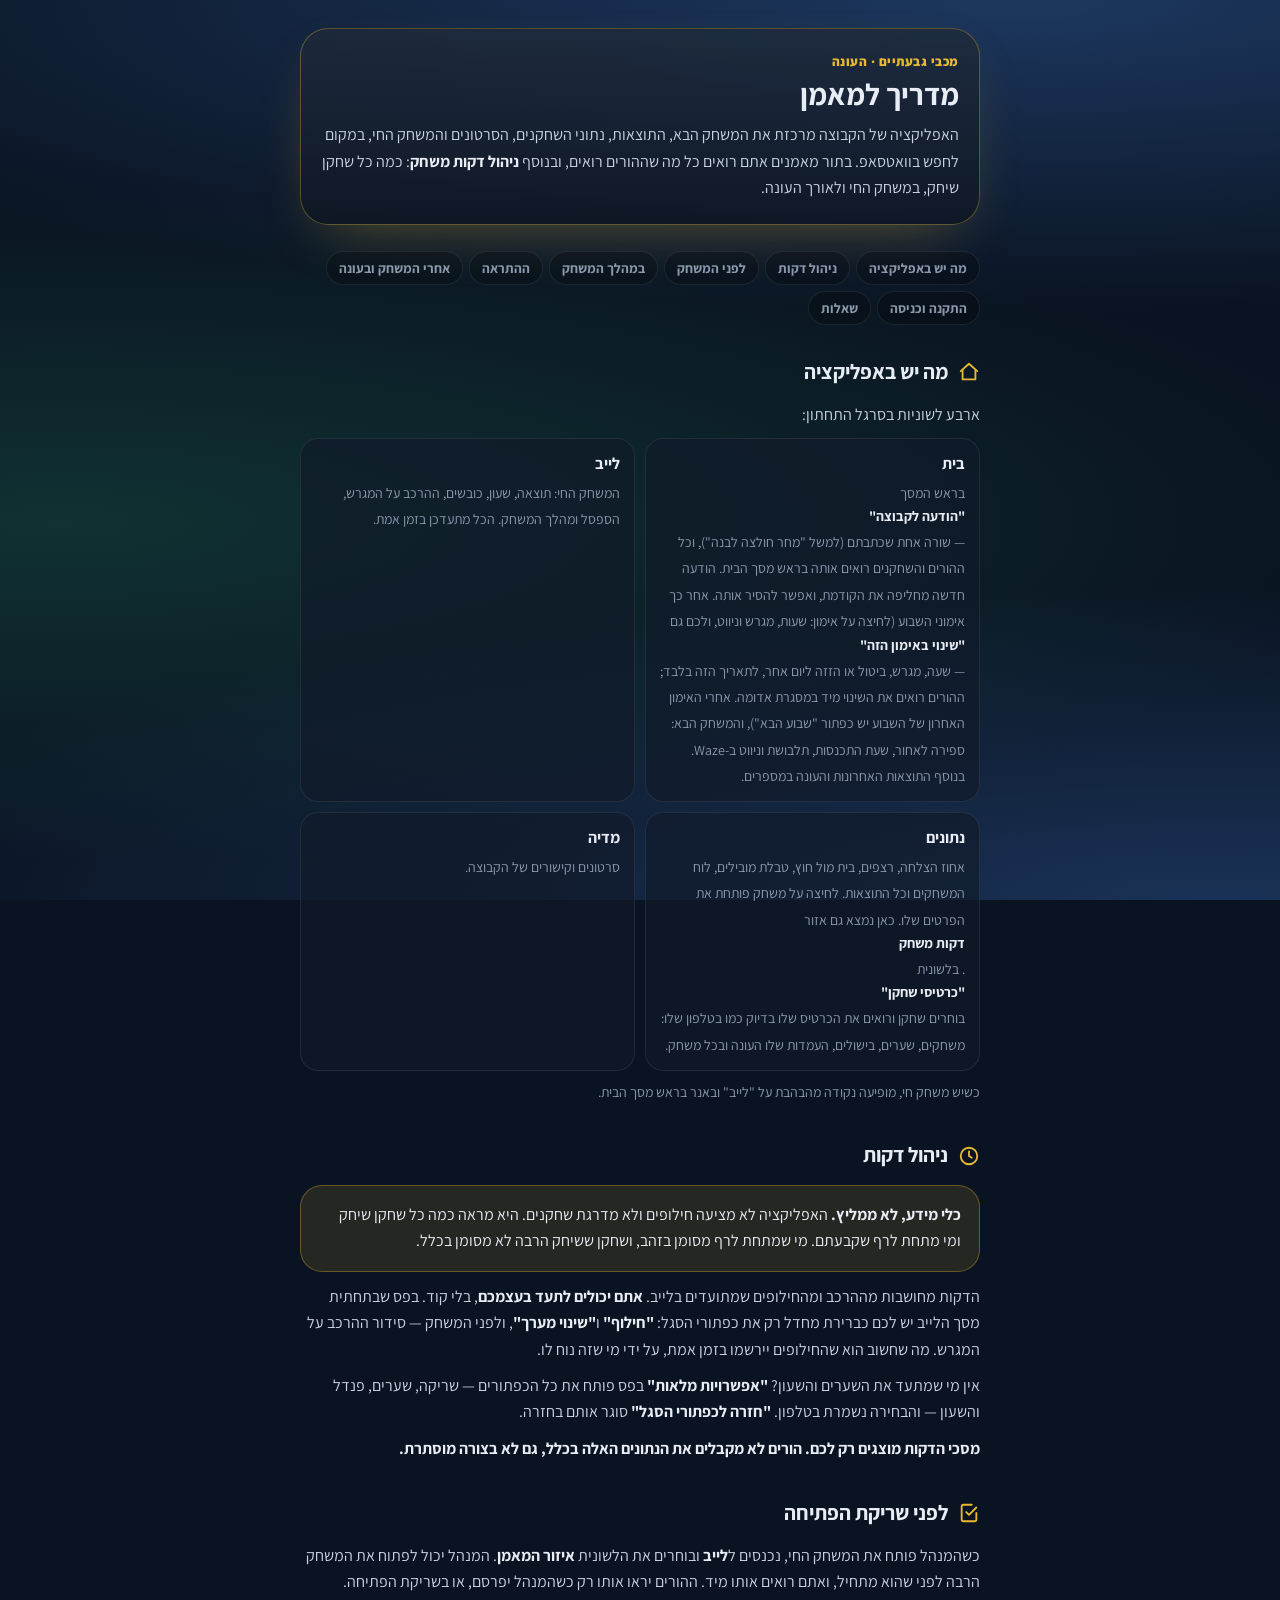
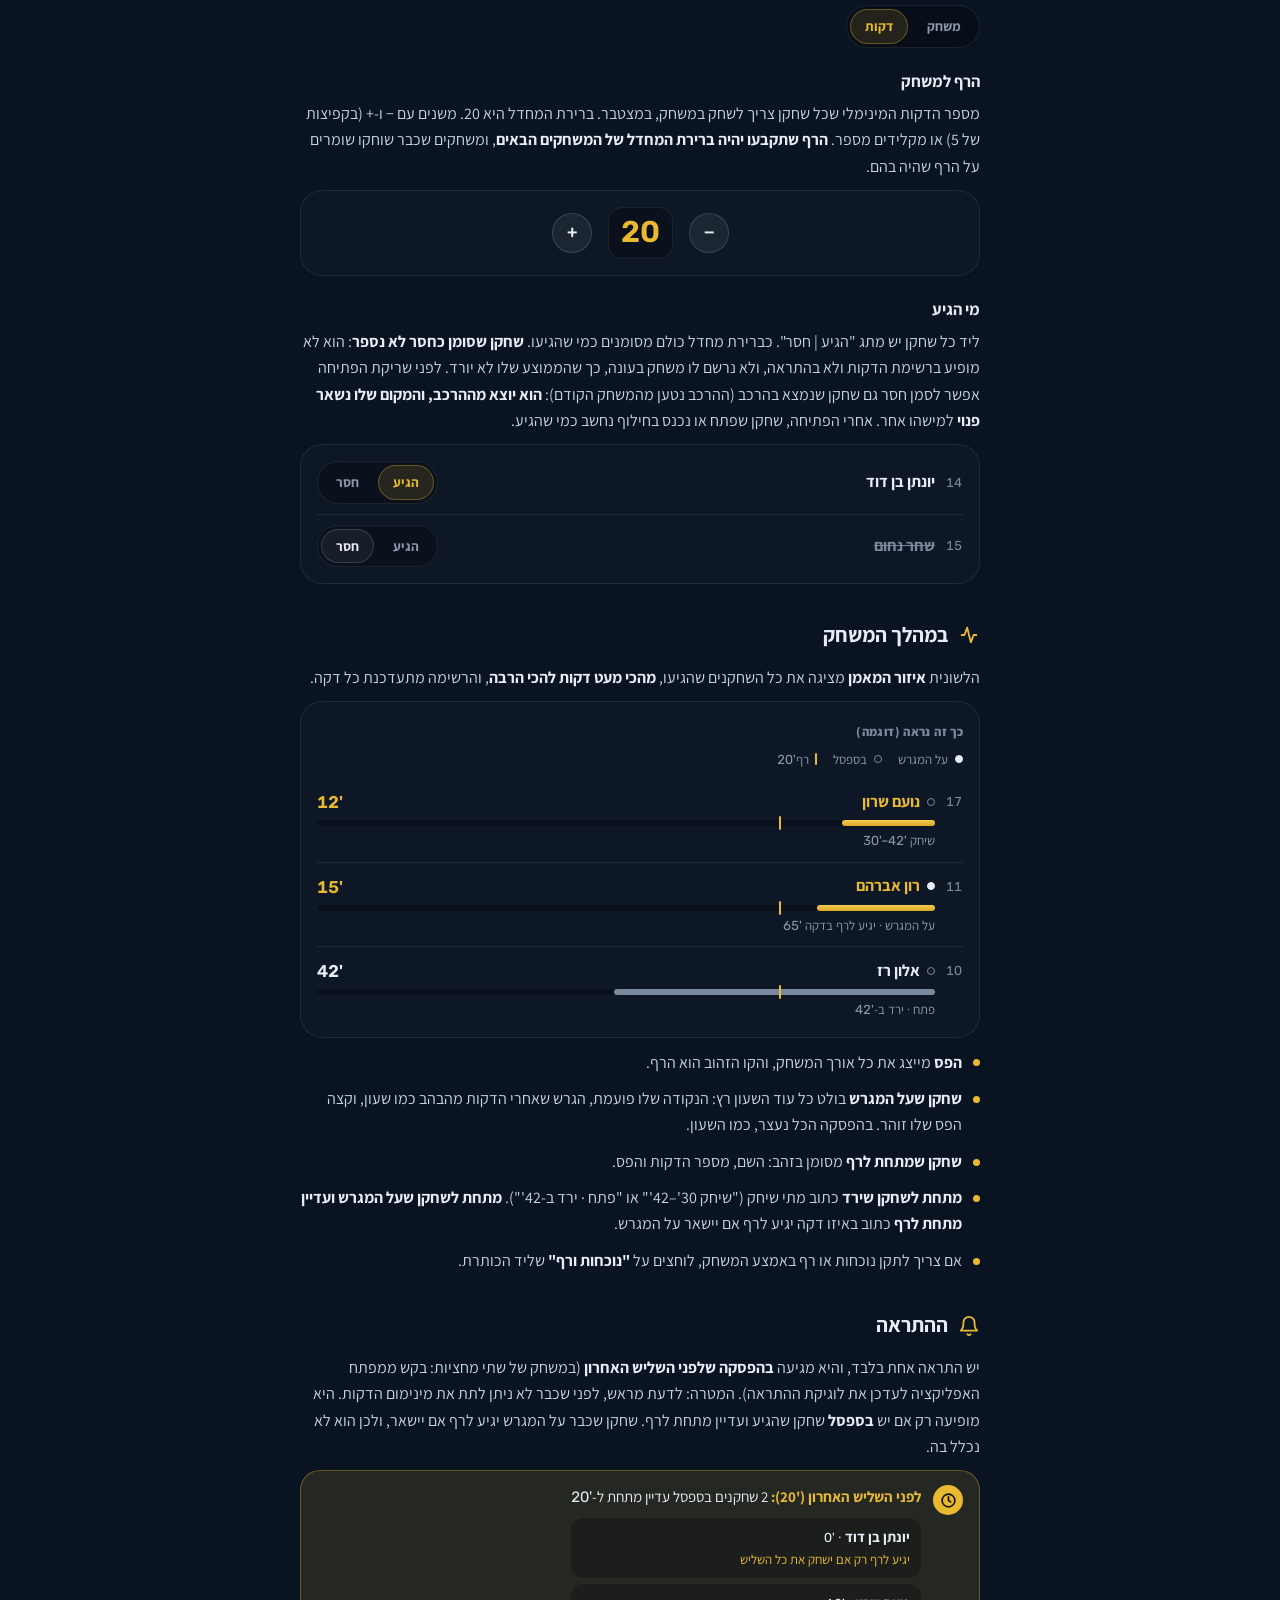
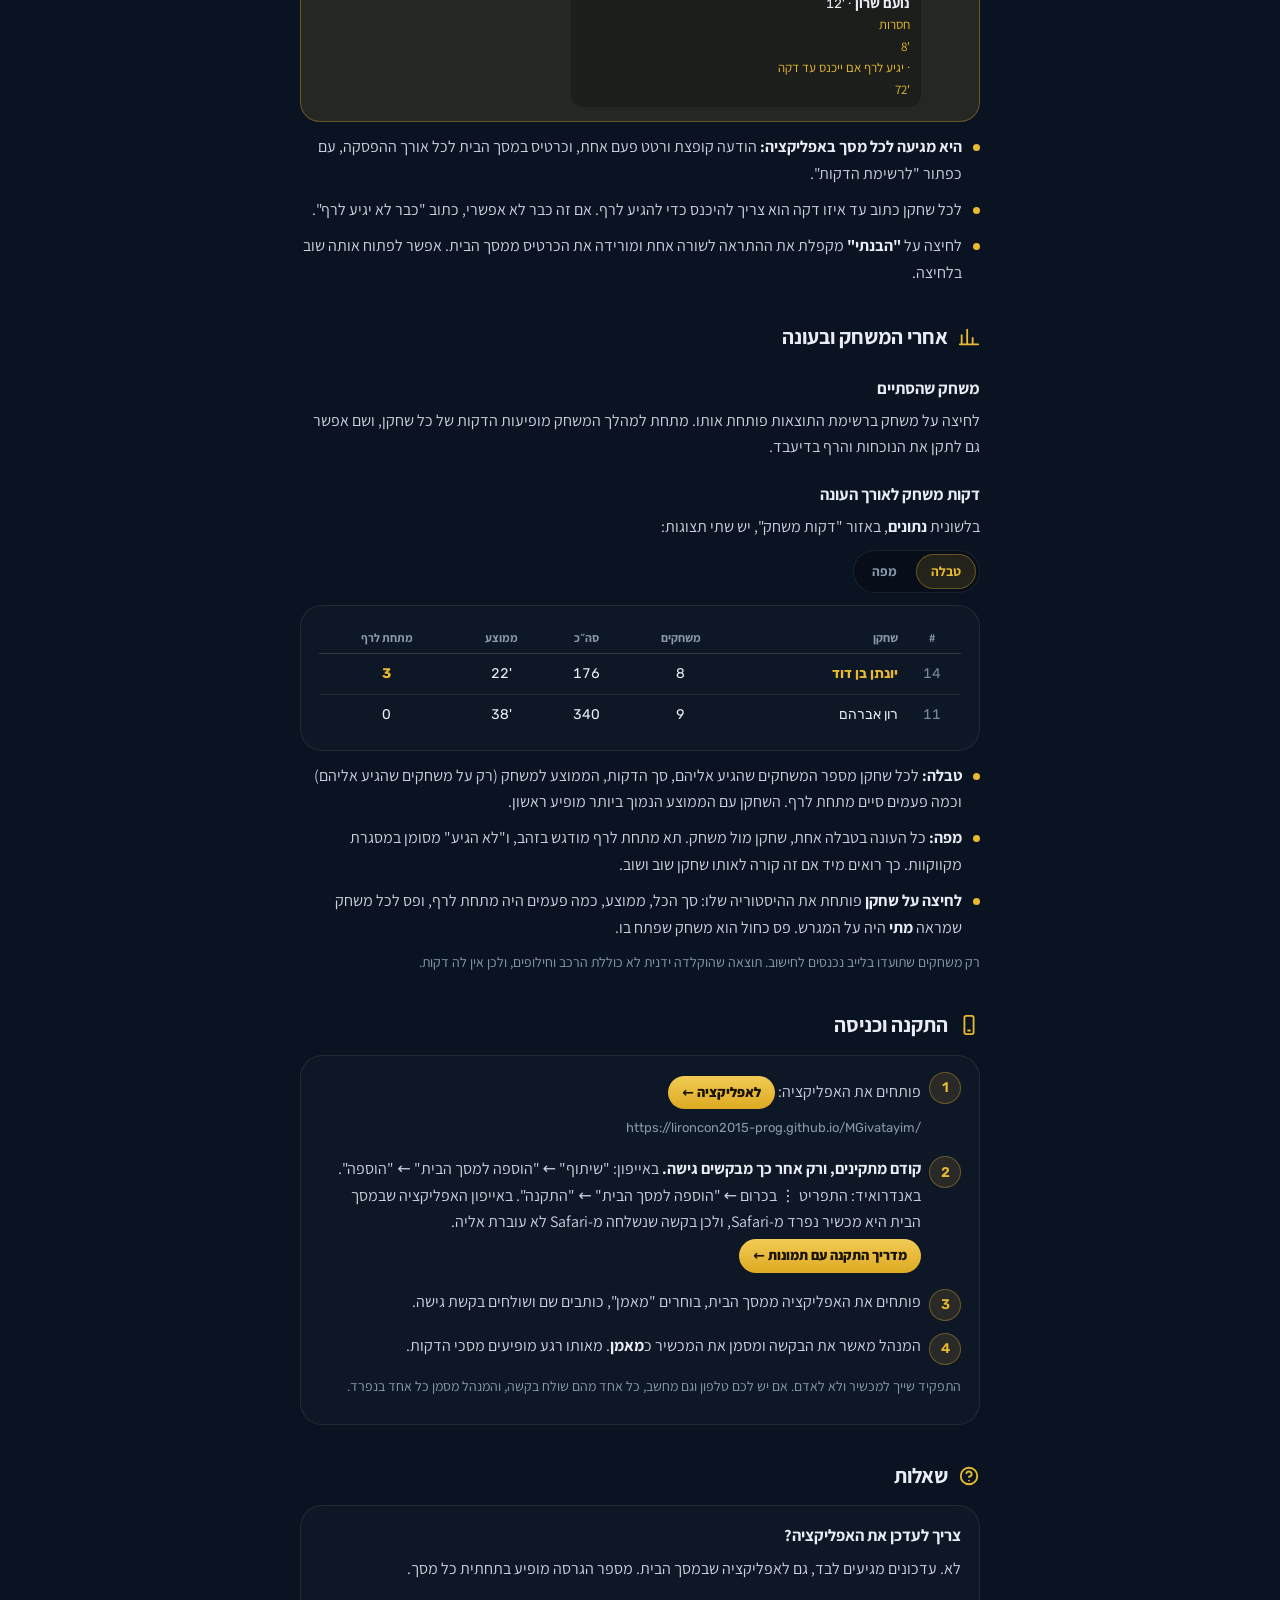
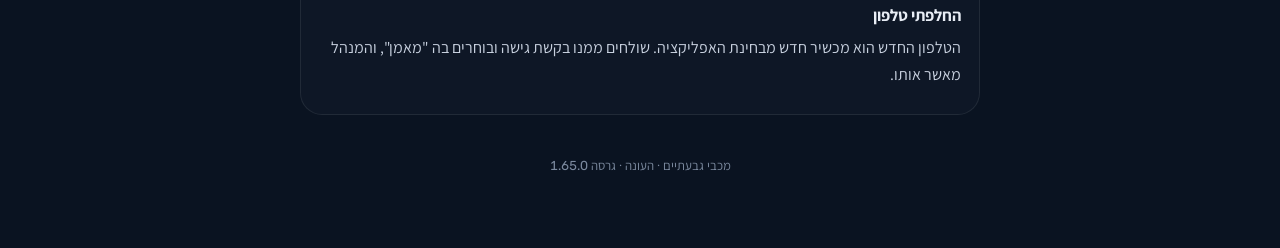
==== commit 25702467: "Player card: positions and my matches; stats panes for players, player cards for staff; access error" ====
--- a/docs/coach.html
+++ b/docs/coach.html
@@ -155,7 +155,7 @@
     <div class="screens">
       <div class="screen"><b>בית</b><span>בראש המסך <b>"הודעה לקבוצה"</b> — שורה אחת שכתבתם (למשל "מחר חולצה לבנה"), וכל ההורים והשחקנים רואים אותה בראש מסך הבית. הודעה חדשה מחליפה את הקודמת, ואפשר להסיר אותה. אחר כך אימוני השבוע (לחיצה על אימון: שעות, מגרש וניווט, ולכם גם <b>"שינוי באימון הזה"</b> — שעה, מגרש, ביטול או הזזה ליום אחר, לתאריך הזה בלבד; ההורים רואים את השינוי מיד במסגרת אדומה. אחרי האימון האחרון של השבוע יש כפתור "שבוע הבא"), והמשחק הבא: ספירה לאחור, שעת התכנסות, תלבושת וניווט ב-Waze. בנוסף התוצאות האחרונות והעונה במספרים.</span></div>
       <div class="screen"><b>לייב</b><span>המשחק החי: תוצאה, שעון, כובשים, ההרכב על המגרש, הספסל ומהלך המשחק. הכל מתעדכן בזמן אמת.</span></div>
-      <div class="screen"><b>נתונים</b><span>אחוז הצלחה, רצפים, בית מול חוץ, טבלת מובילים, לוח המשחקים וכל התוצאות. לחיצה על משחק פותחת את הפרטים שלו. כאן נמצא גם אזור <b>דקות משחק</b>.</span></div>
+      <div class="screen"><b>נתונים</b><span>אחוז הצלחה, רצפים, בית מול חוץ, טבלת מובילים, לוח המשחקים וכל התוצאות. לחיצה על משחק פותחת את הפרטים שלו. כאן נמצא גם אזור <b>דקות משחק</b>. בלשונית <b>"כרטיסי שחקן"</b> בוחרים שחקן ורואים את הכרטיס שלו בדיוק כמו בטלפון שלו: משחקים, שערים, בישולים, העמדות שלו העונה ובכל משחק.</span></div>
       <div class="screen"><b>מדיה</b><span>סרטונים וקישורים של הקבוצה.</span></div>
     </div>
     <p class="note">כשיש משחק חי, מופיעה נקודה מהבהבת על "לייב" ובאנר בראש מסך הבית.</p>
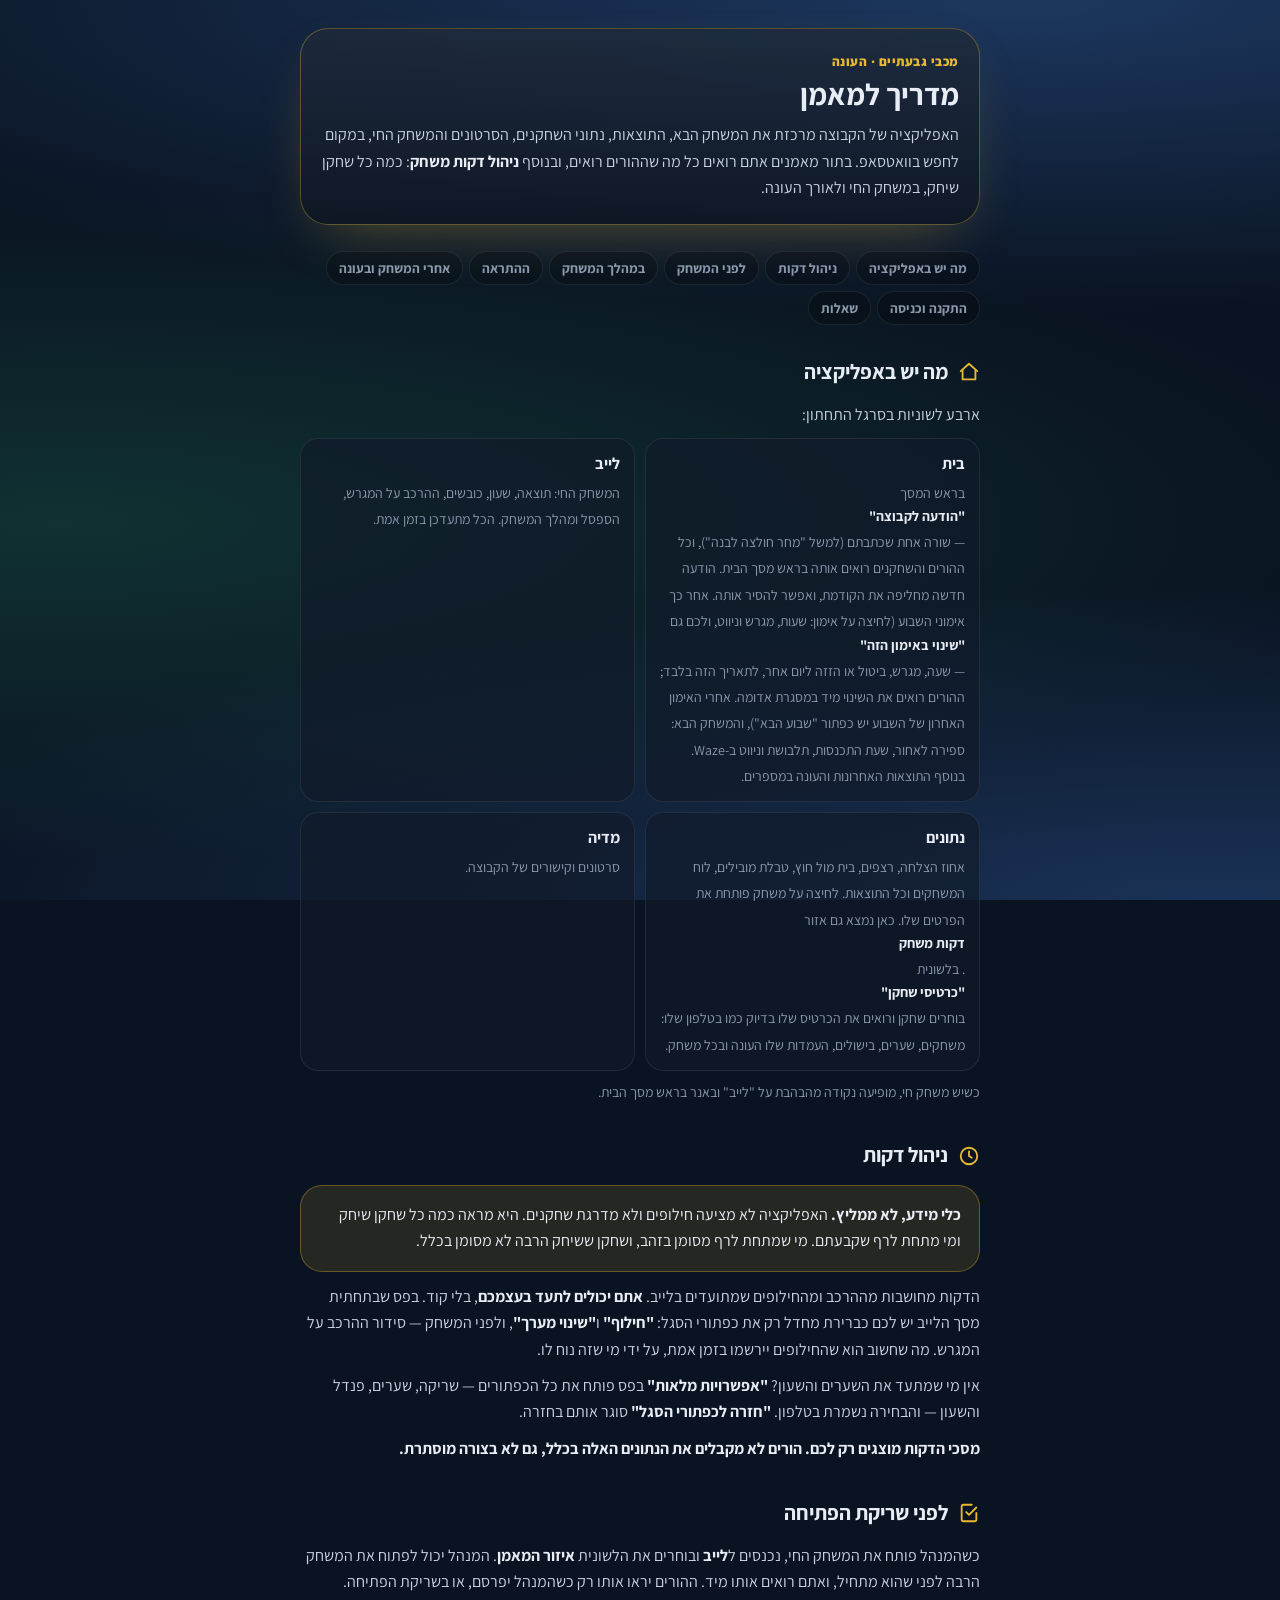
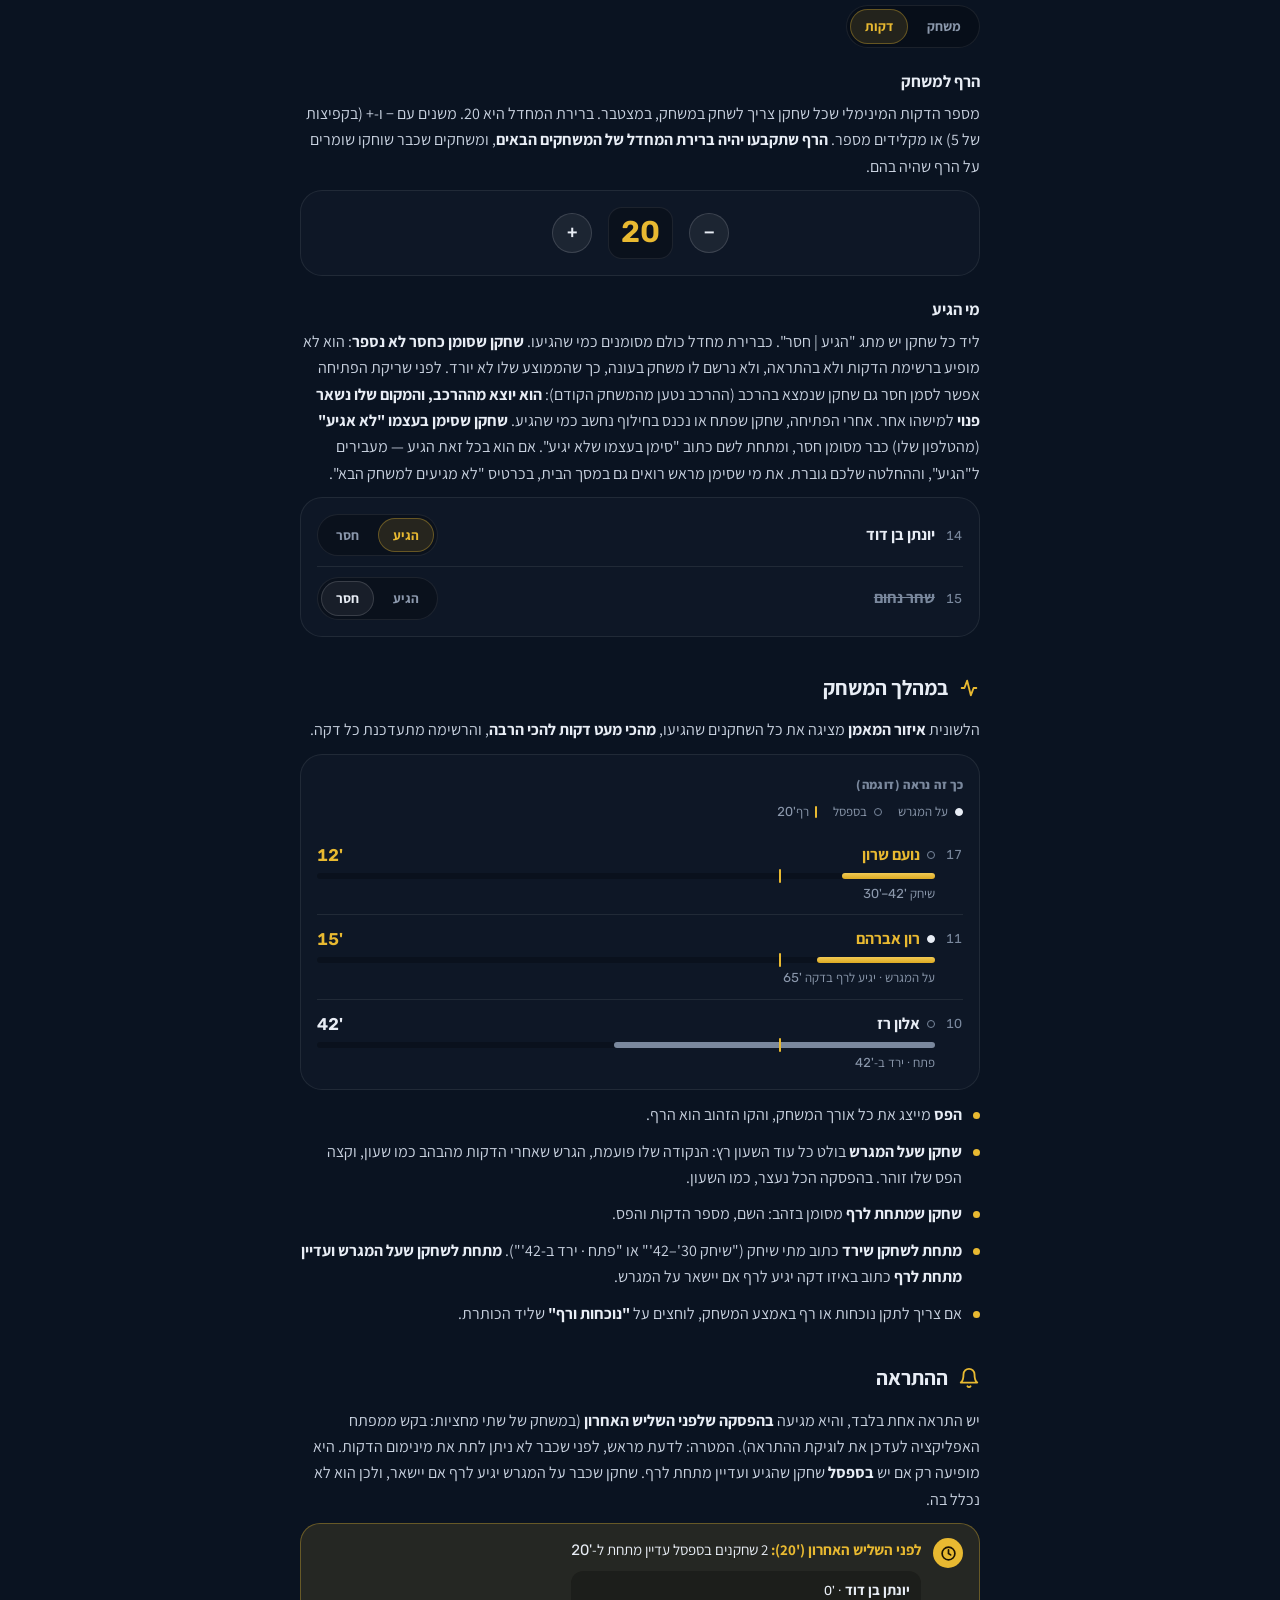
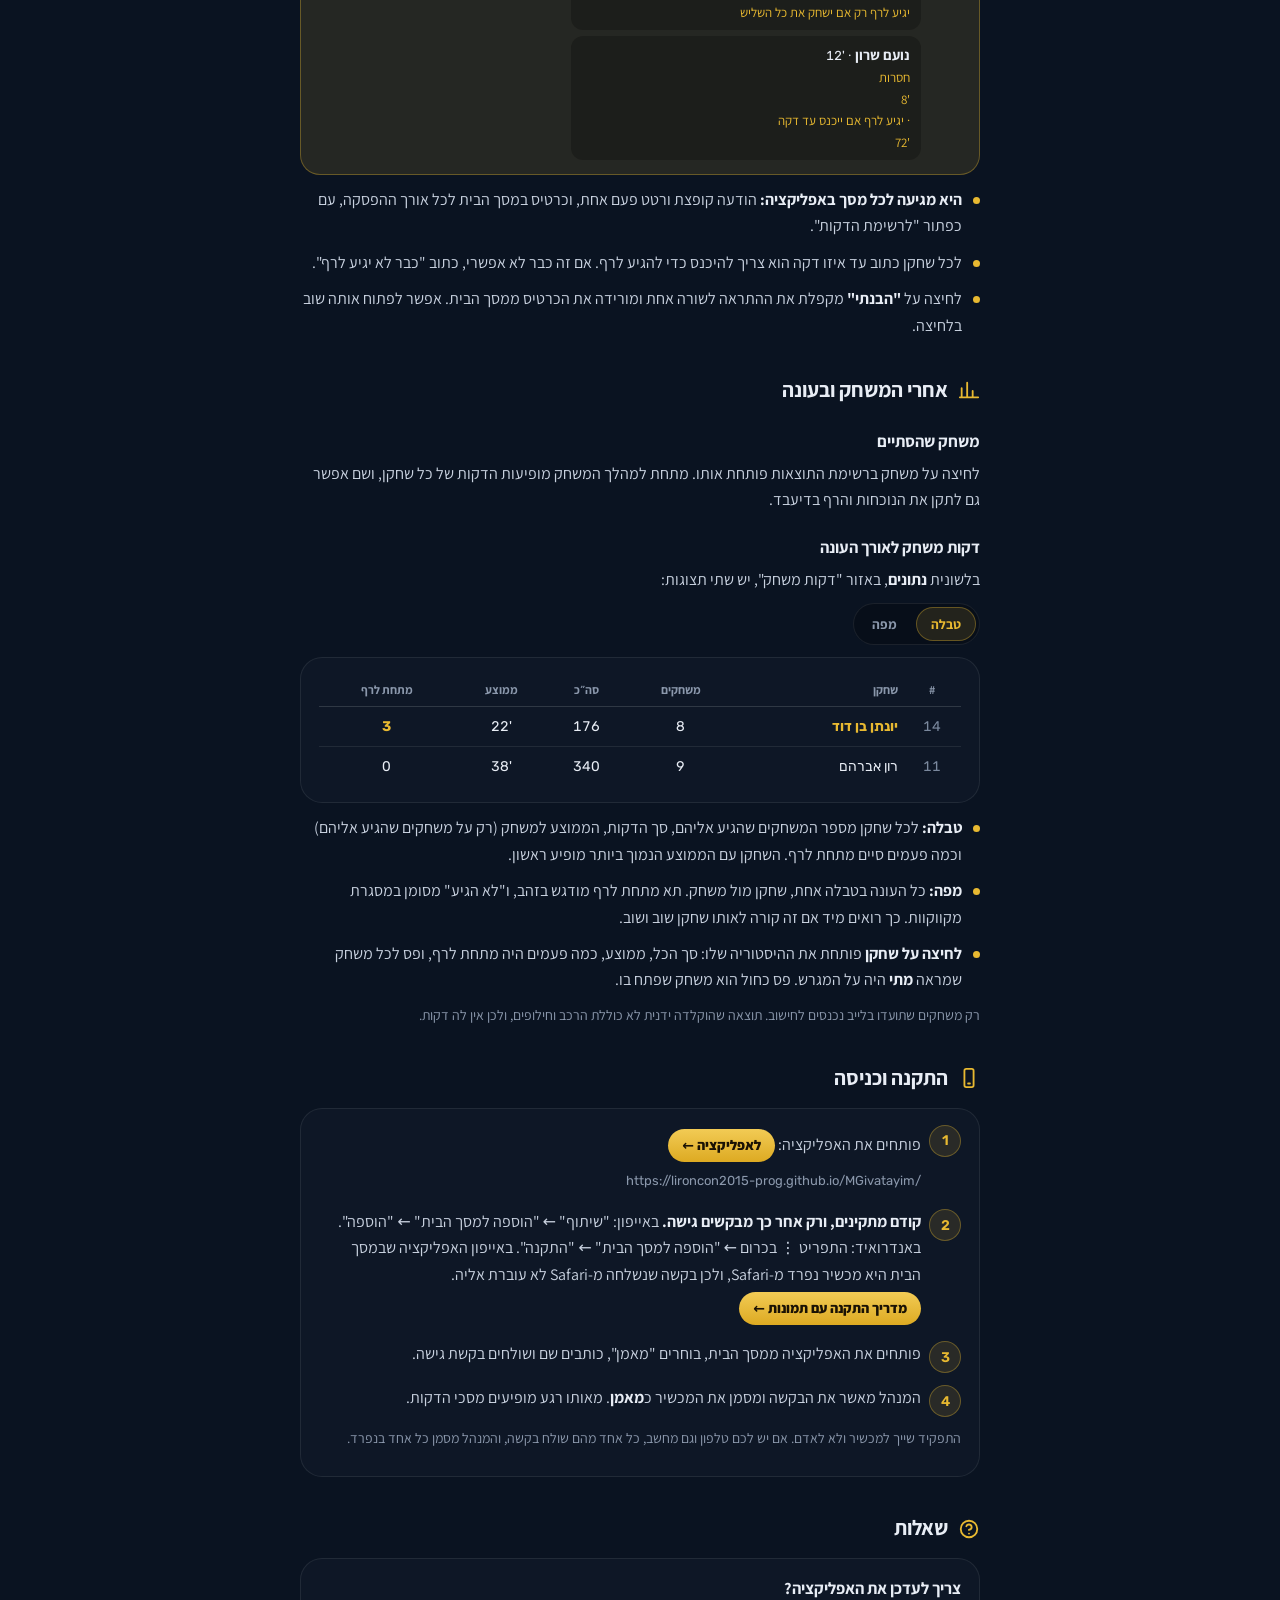
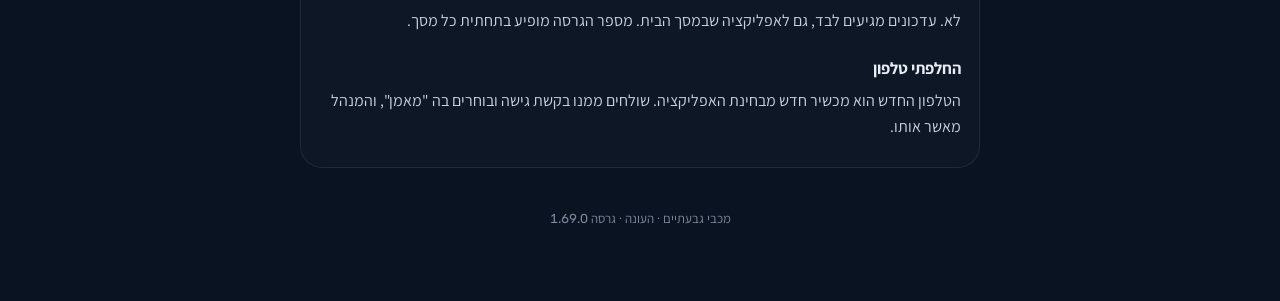
==== commit 12b58b84: "Player: "I won't come" in place of Waze, and tagging himself in gallery photos A player marks a fixt" ====
--- a/docs/coach.html
+++ b/docs/coach.html
@@ -177,7 +177,7 @@
     <p>מספר הדקות המינימלי שכל שחקן צריך לשחק במשחק, במצטבר. ברירת המחדל היא 20. משנים עם − ו-+ (בקפיצות של 5) או מקלידים מספר. <b>הרף שתקבעו יהיה ברירת המחדל של המשחקים הבאים</b>, ומשחקים שכבר שוחקו שומרים על הרף שהיה בהם.</p>
     <div class="demo" aria-hidden="true"><div class="stepper"><span class="b">−</span><span class="val ltr">20</span><span class="b">+</span></div></div>
     <h3>מי הגיע</h3>
-    <p>ליד כל שחקן יש מתג "הגיע | חסר". כברירת מחדל כולם מסומנים כמי שהגיעו. <b>שחקן שסומן כחסר לא נספר</b>: הוא לא מופיע ברשימת הדקות ולא בהתראה, ולא נרשם לו משחק בעונה, כך שהממוצע שלו לא יורד. לפני שריקת הפתיחה אפשר לסמן חסר גם שחקן שנמצא בהרכב (ההרכב נטען מהמשחק הקודם): <b>הוא יוצא מההרכב, והמקום שלו נשאר פנוי</b> למישהו אחר. אחרי הפתיחה, שחקן שפתח או נכנס בחילוף נחשב כמי שהגיע.</p>
+    <p>ליד כל שחקן יש מתג "הגיע | חסר". כברירת מחדל כולם מסומנים כמי שהגיעו. <b>שחקן שסומן כחסר לא נספר</b>: הוא לא מופיע ברשימת הדקות ולא בהתראה, ולא נרשם לו משחק בעונה, כך שהממוצע שלו לא יורד. לפני שריקת הפתיחה אפשר לסמן חסר גם שחקן שנמצא בהרכב (ההרכב נטען מהמשחק הקודם): <b>הוא יוצא מההרכב, והמקום שלו נשאר פנוי</b> למישהו אחר. אחרי הפתיחה, שחקן שפתח או נכנס בחילוף נחשב כמי שהגיע. <b>שחקן שסימן בעצמו "לא אגיע"</b> (מהטלפון שלו) כבר מסומן חסר, ומתחת לשם כתוב "סימן בעצמו שלא יגיע". אם הוא בכל זאת הגיע — מעבירים ל"הגיע", וההחלטה שלכם גוברת. את מי שסימן מראש רואים גם במסך הבית, בכרטיס "לא מגיעים למשחק הבא".</p>
     <div class="demo" aria-hidden="true">
       <div class="att"><span class="n num">14</span><span class="nm">יונתן בן דוד</span><span class="seg"><span class="on">הגיע</span><span>חסר</span></span></div>
       <div class="att gone"><span class="n num">15</span><span class="nm">שחר נחום</span><span class="seg"><span>הגיע</span><span class="away">חסר</span></span></div>
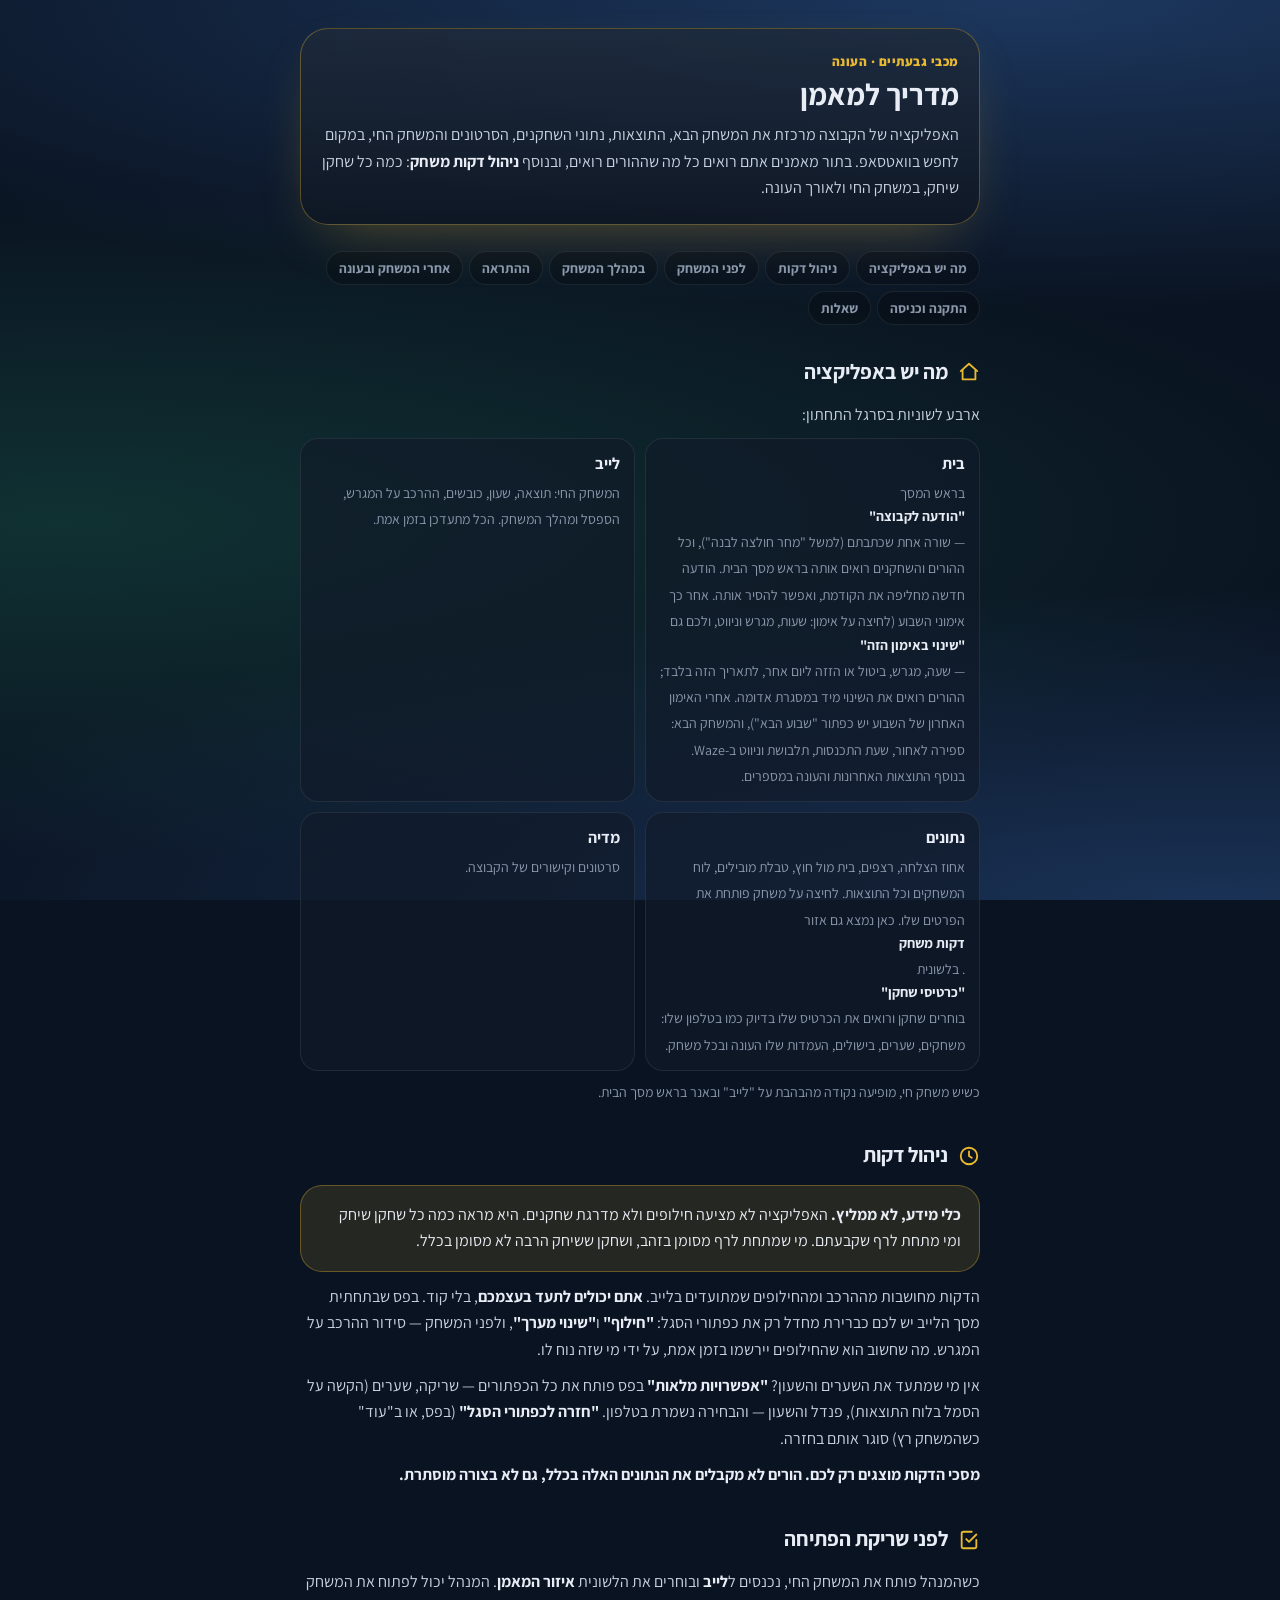
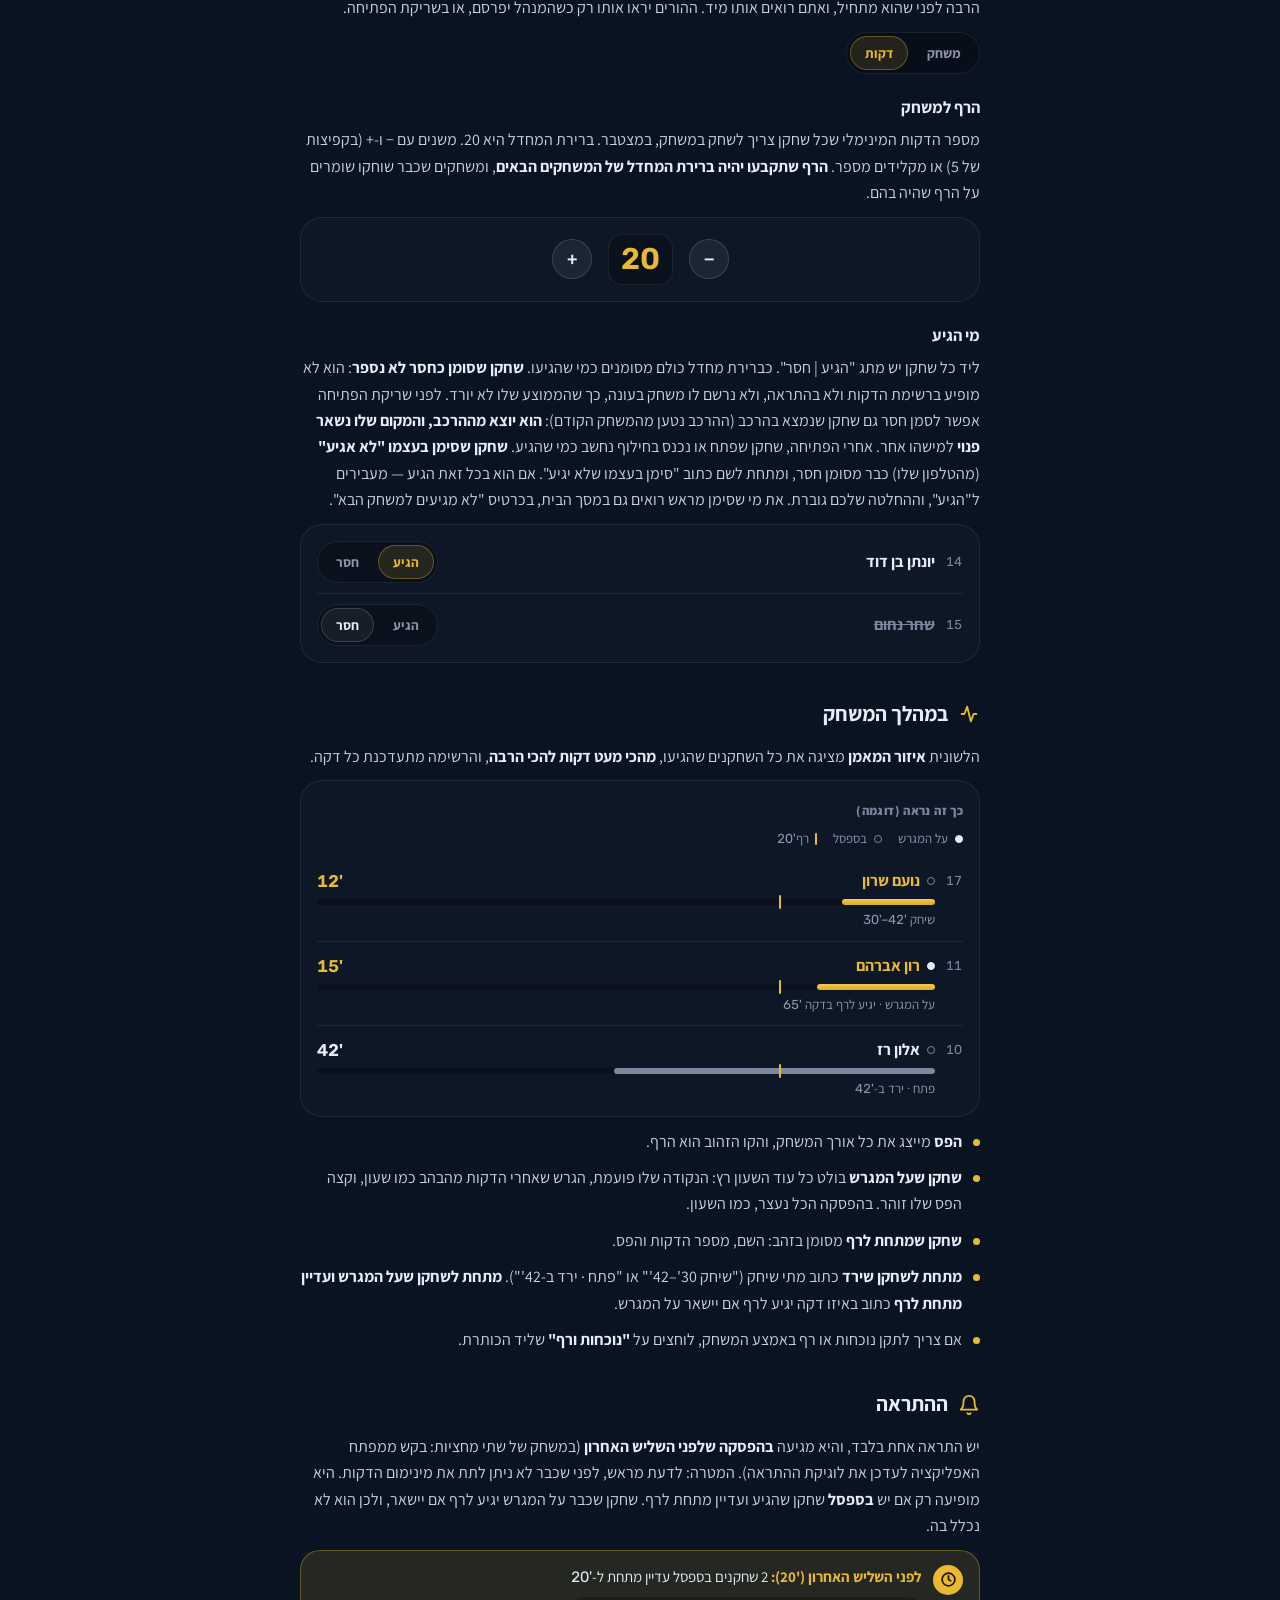
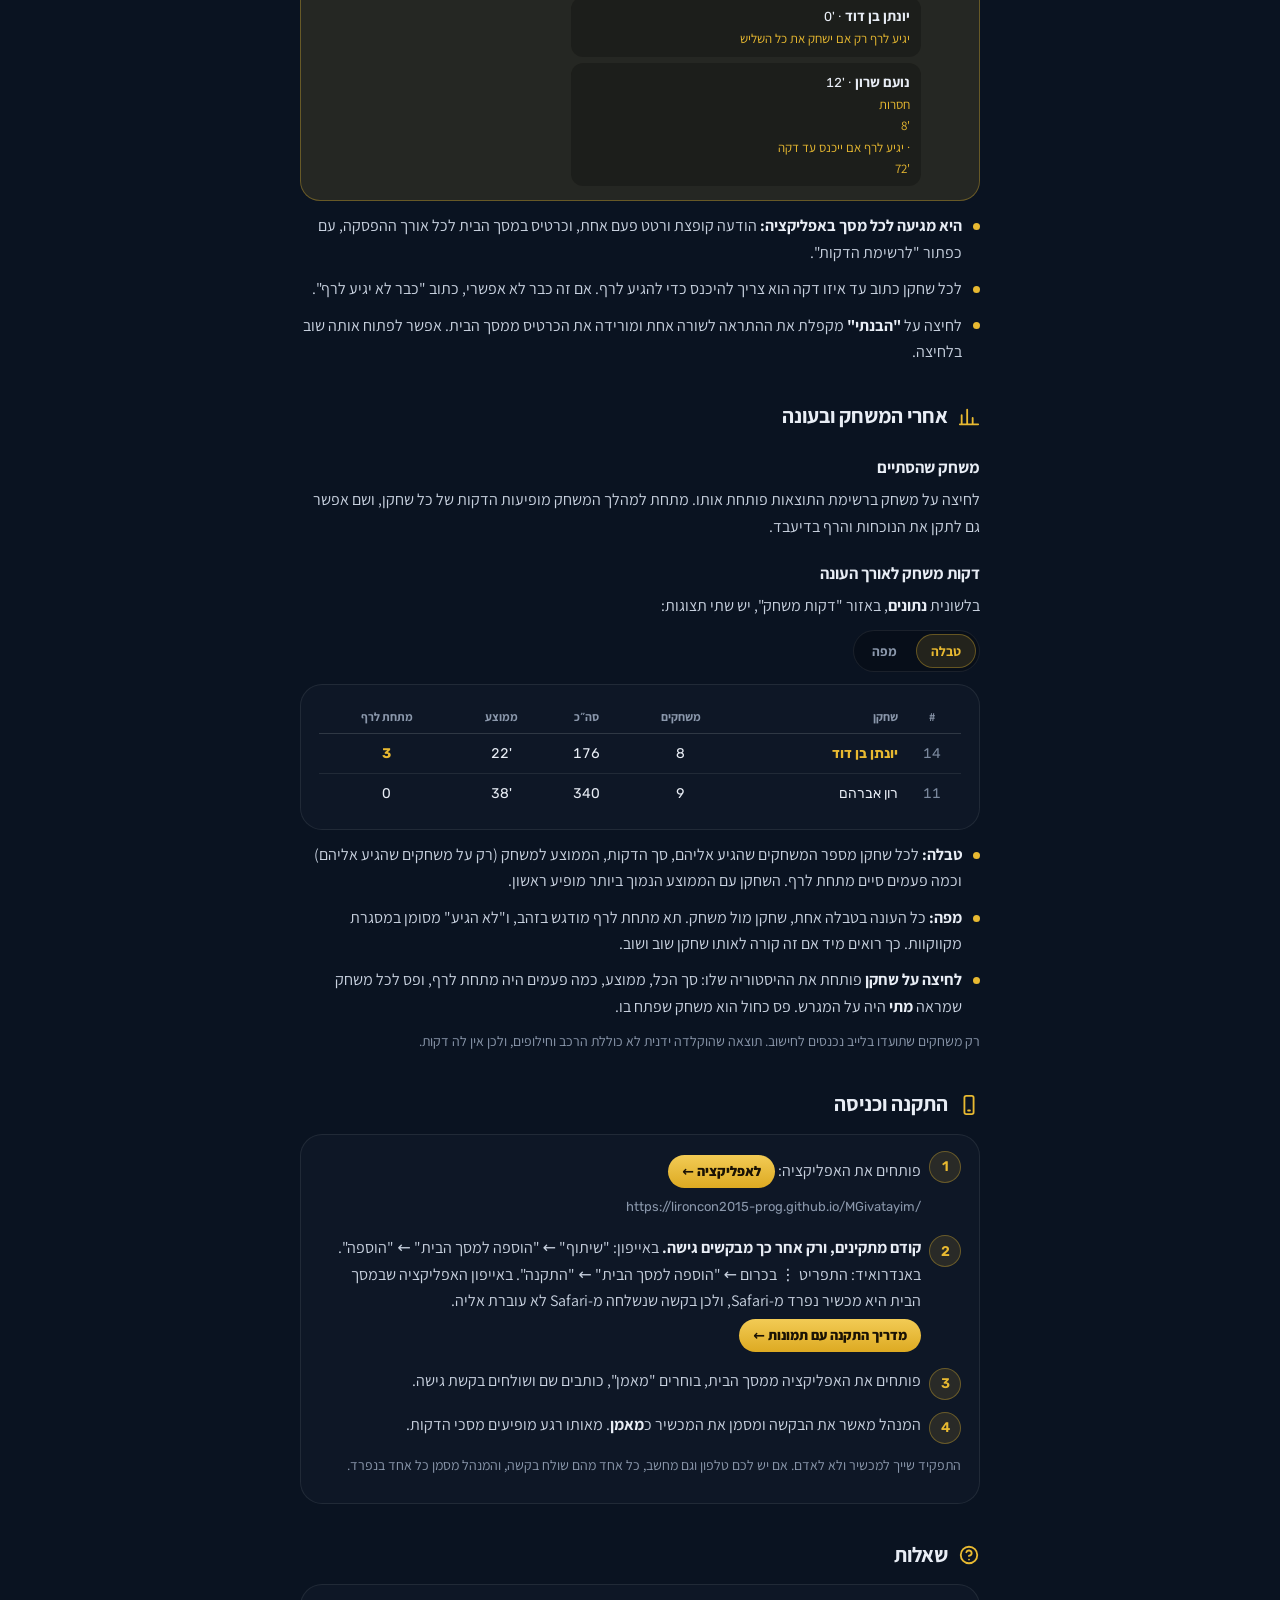
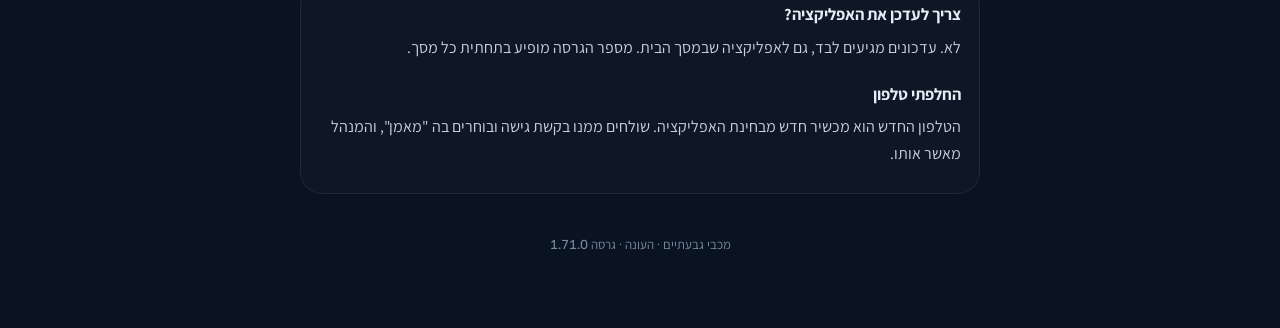
==== commit d0b57b40: "Live: the recorder's board folds and sticks to the top, crests record goals While the clock runs, wh" ====
--- a/docs/coach.html
+++ b/docs/coach.html
@@ -165,7 +165,7 @@
     <h2><svg viewBox="0 0 24 24" fill="none" stroke="currentColor" stroke-width="2" stroke-linecap="round" stroke-linejoin="round" aria-hidden="true"><circle cx="12" cy="12" r="9"/><path d="M12 7v5l3 2"/></svg>ניהול דקות</h2>
     <div class="card principle"><p><b>כלי מידע, לא ממליץ.</b> האפליקציה לא מציעה חילופים ולא מדרגת שחקנים. היא מראה כמה כל שחקן שיחק ומי מתחת לרף שקבעתם. מי שמתחת לרף מסומן בזהב, ושחקן ששיחק הרבה לא מסומן בכלל.</p></div>
     <p style="margin-top:12px">הדקות מחושבות מההרכב ומהחילופים שמתועדים בלייב. <b>אתם יכולים לתעד בעצמכם</b>, בלי קוד. בפס שבתחתית מסך הלייב יש לכם כברירת מחדל רק את כפתורי הסגל: <b>"חילוף"</b> ו<b>"שינוי מערך"</b>, ולפני המשחק — סידור ההרכב על המגרש. מה שחשוב הוא שהחילופים יירשמו בזמן אמת, על ידי מי שזה נוח לו.</p>
-    <p>אין מי שמתעד את השערים והשעון? <b>"אפשרויות מלאות"</b> בפס פותח את כל הכפתורים — שריקה, שערים, פנדל והשעון — והבחירה נשמרת בטלפון. <b>"חזרה לכפתורי הסגל"</b> סוגר אותם בחזרה.</p>
+    <p>אין מי שמתעד את השערים והשעון? <b>"אפשרויות מלאות"</b> בפס פותח את כל הכפתורים — שריקה, שערים (הקשה על הסמל בלוח התוצאות), פנדל והשעון — והבחירה נשמרת בטלפון. <b>"חזרה לכפתורי הסגל"</b> (בפס, או ב"עוד" כשהמשחק רץ) סוגר אותם בחזרה.</p>
     <p><b>מסכי הדקות מוצגים רק לכם. הורים לא מקבלים את הנתונים האלה בכלל, גם לא בצורה מוסתרת.</b></p>
   </section>
 
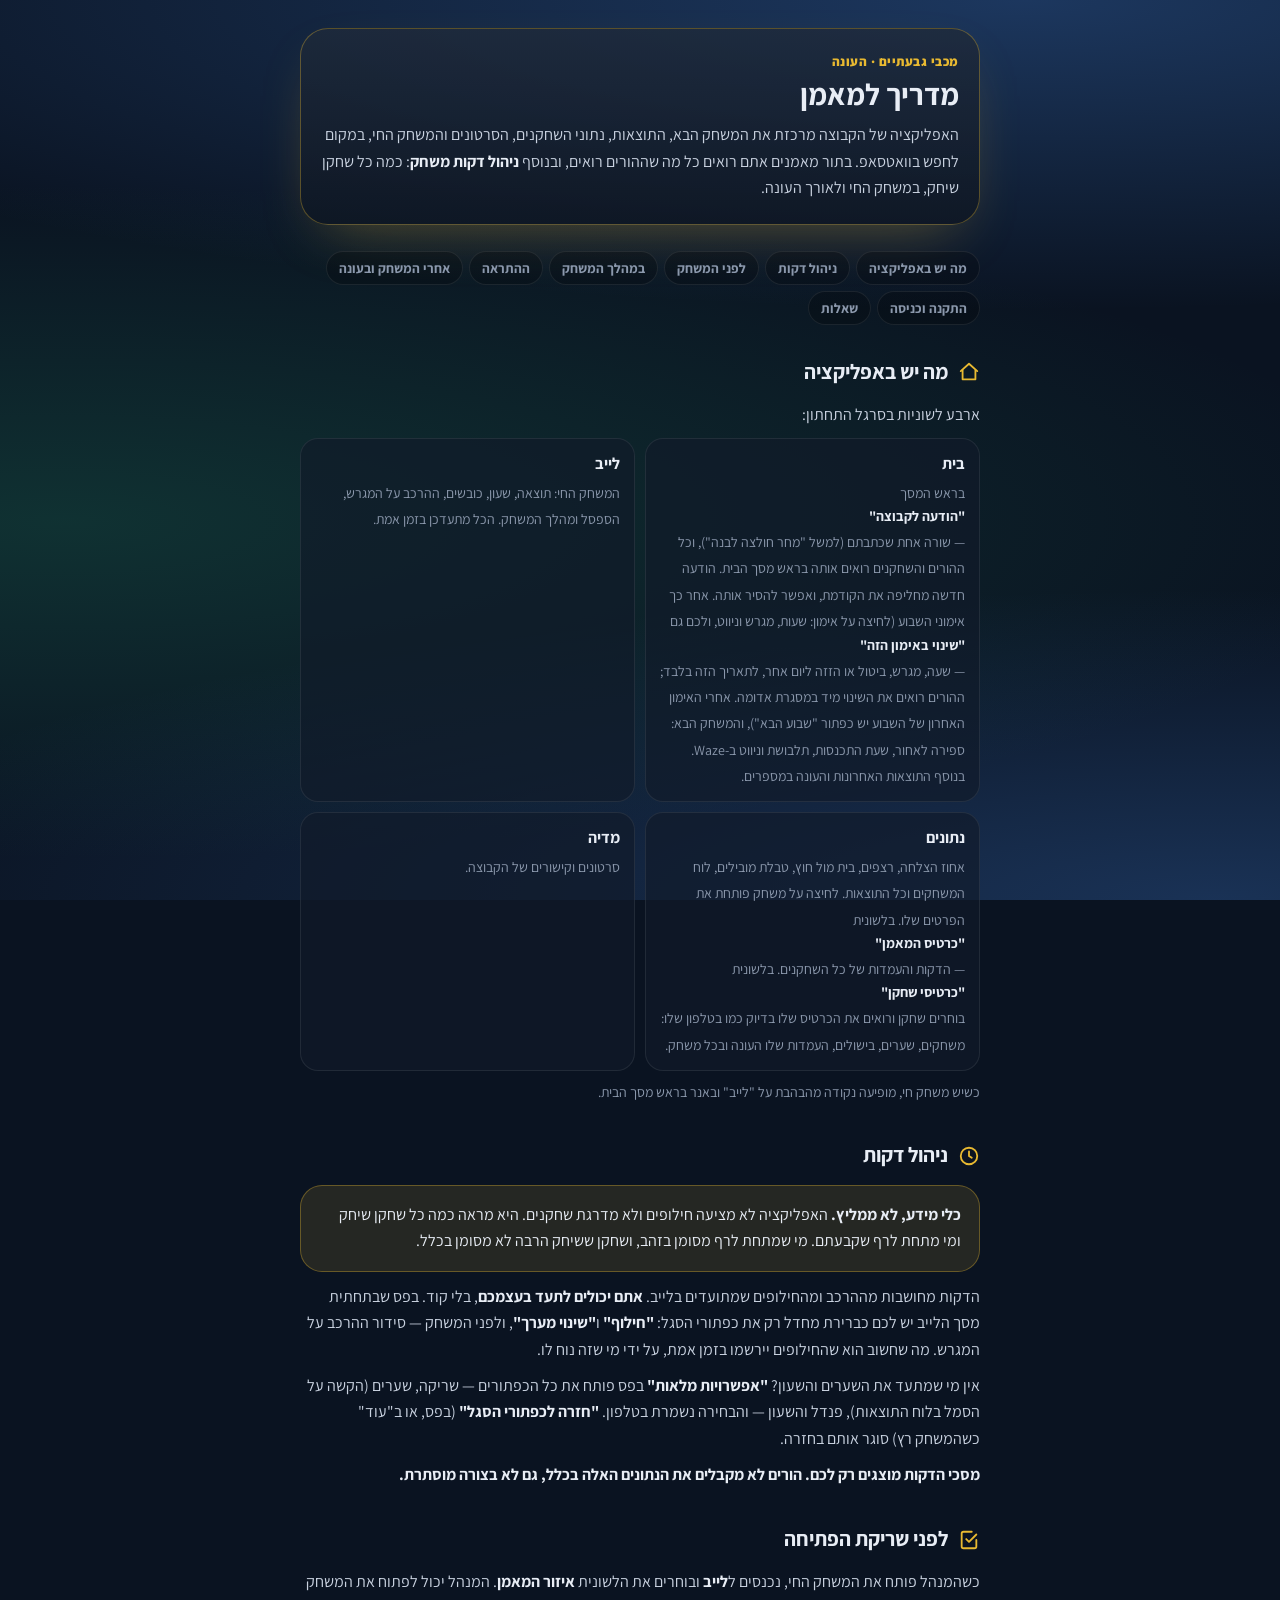
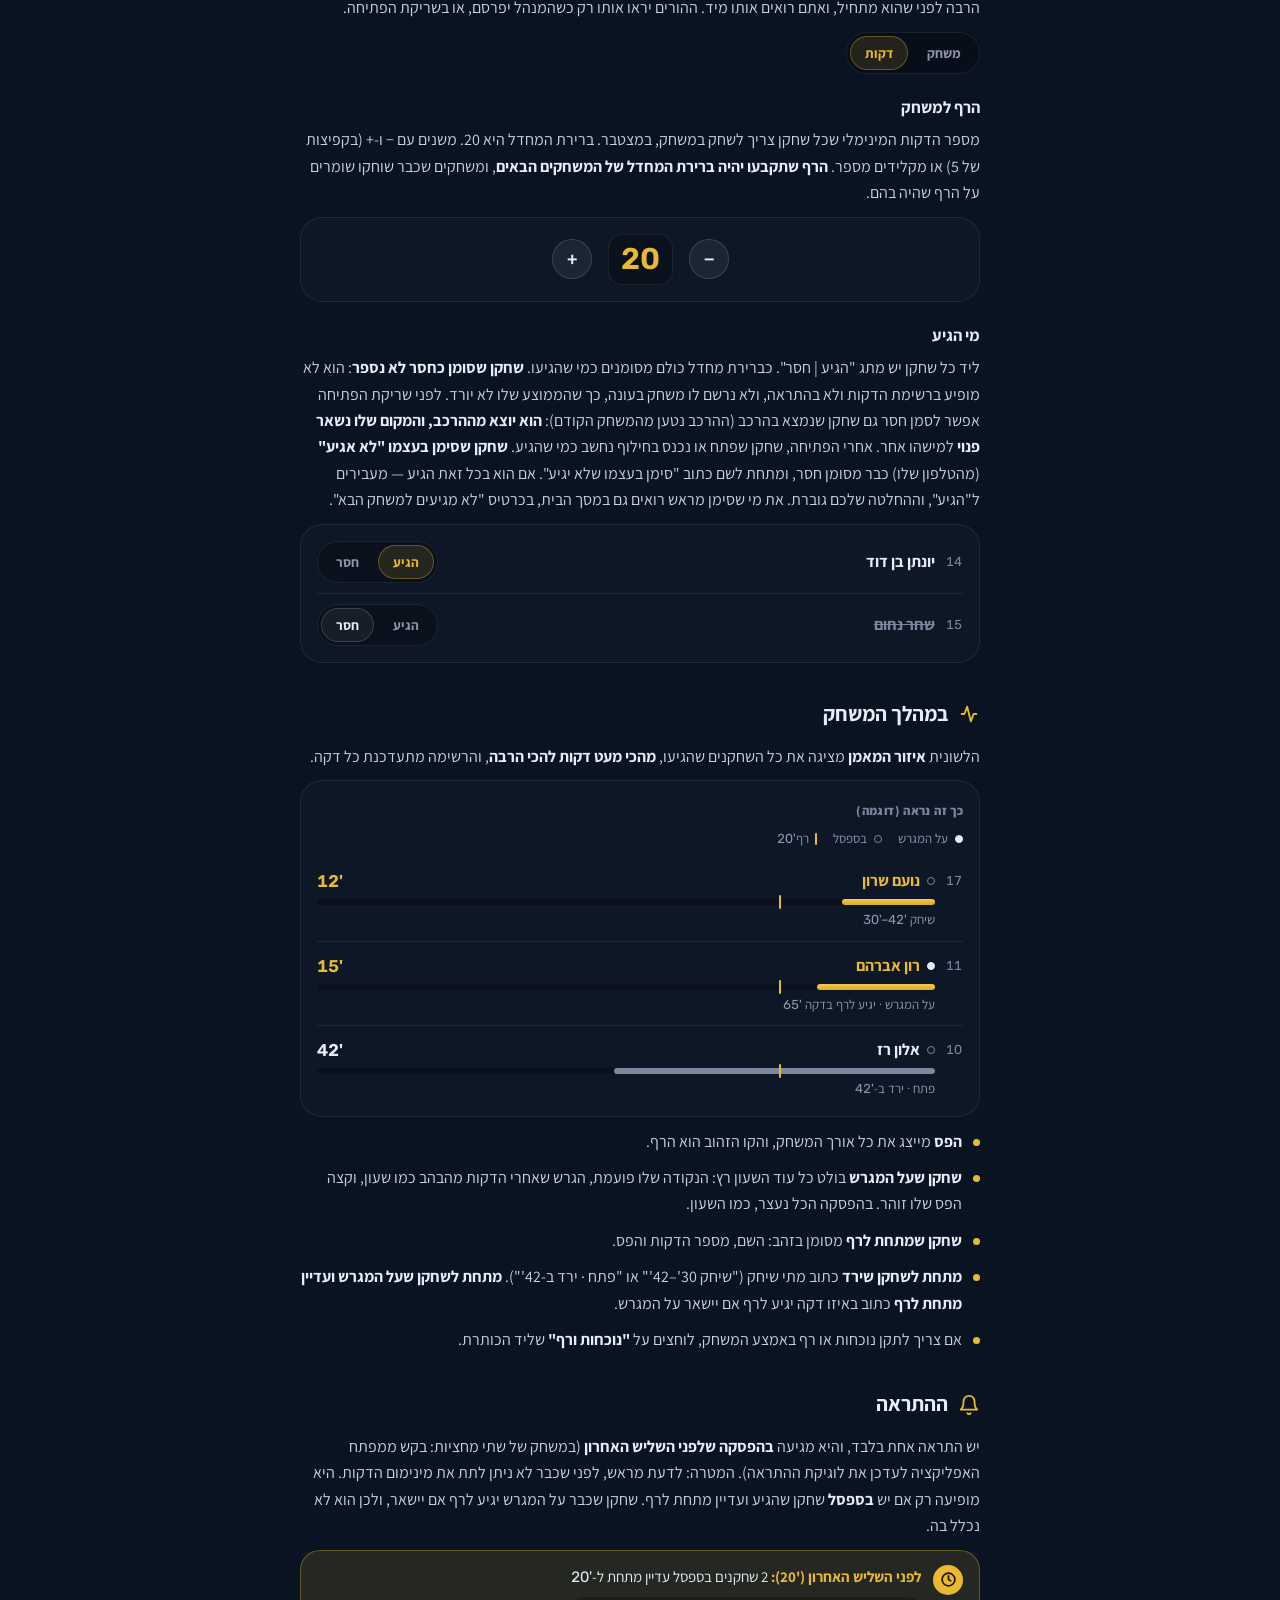
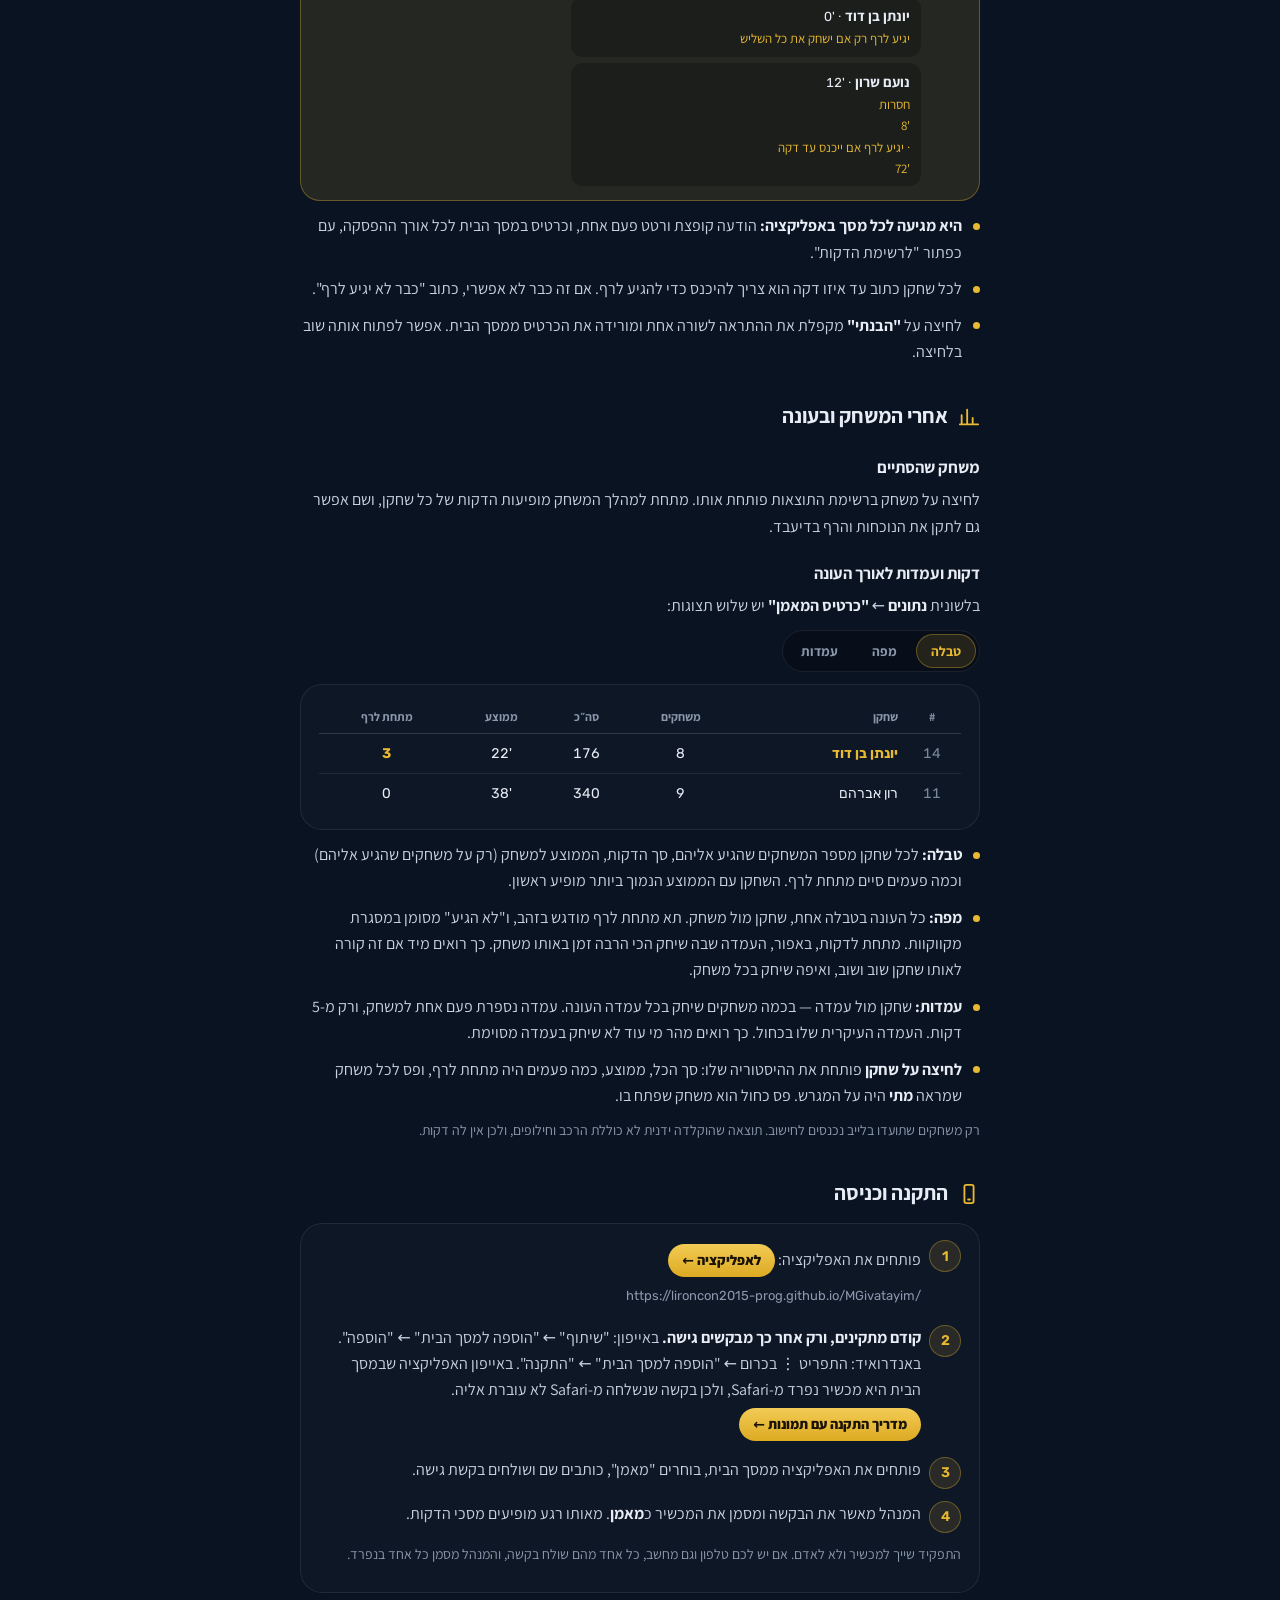
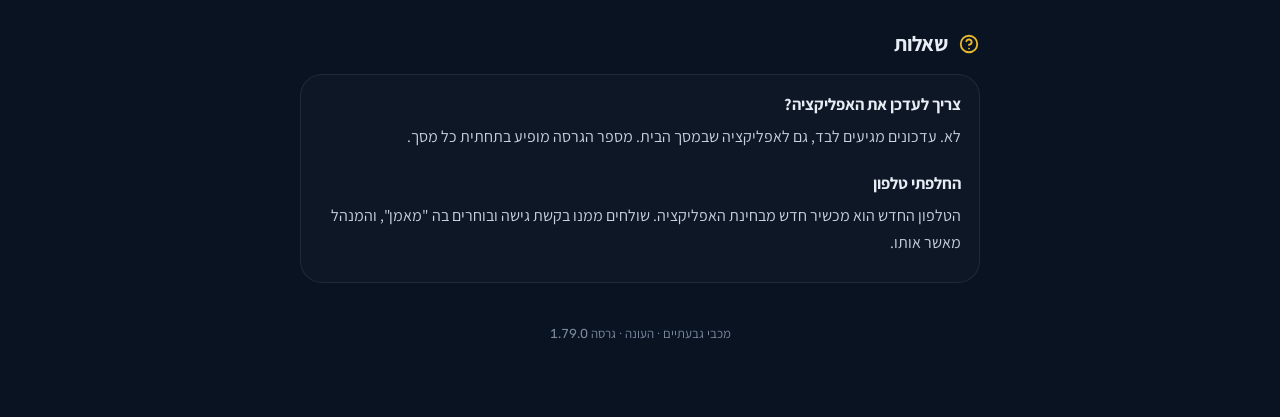
==== commit 11c006f8: "The coach's card: a third stats pane with minutes and positions One switch for the whole card, table" ====
--- a/docs/coach.html
+++ b/docs/coach.html
@@ -155,7 +155,7 @@
     <div class="screens">
       <div class="screen"><b>בית</b><span>בראש המסך <b>"הודעה לקבוצה"</b> — שורה אחת שכתבתם (למשל "מחר חולצה לבנה"), וכל ההורים והשחקנים רואים אותה בראש מסך הבית. הודעה חדשה מחליפה את הקודמת, ואפשר להסיר אותה. אחר כך אימוני השבוע (לחיצה על אימון: שעות, מגרש וניווט, ולכם גם <b>"שינוי באימון הזה"</b> — שעה, מגרש, ביטול או הזזה ליום אחר, לתאריך הזה בלבד; ההורים רואים את השינוי מיד במסגרת אדומה. אחרי האימון האחרון של השבוע יש כפתור "שבוע הבא"), והמשחק הבא: ספירה לאחור, שעת התכנסות, תלבושת וניווט ב-Waze. בנוסף התוצאות האחרונות והעונה במספרים.</span></div>
       <div class="screen"><b>לייב</b><span>המשחק החי: תוצאה, שעון, כובשים, ההרכב על המגרש, הספסל ומהלך המשחק. הכל מתעדכן בזמן אמת.</span></div>
-      <div class="screen"><b>נתונים</b><span>אחוז הצלחה, רצפים, בית מול חוץ, טבלת מובילים, לוח המשחקים וכל התוצאות. לחיצה על משחק פותחת את הפרטים שלו. כאן נמצא גם אזור <b>דקות משחק</b>. בלשונית <b>"כרטיסי שחקן"</b> בוחרים שחקן ורואים את הכרטיס שלו בדיוק כמו בטלפון שלו: משחקים, שערים, בישולים, העמדות שלו העונה ובכל משחק.</span></div>
+      <div class="screen"><b>נתונים</b><span>אחוז הצלחה, רצפים, בית מול חוץ, טבלת מובילים, לוח המשחקים וכל התוצאות. לחיצה על משחק פותחת את הפרטים שלו. בלשונית <b>"כרטיס המאמן"</b> — הדקות והעמדות של כל השחקנים. בלשונית <b>"כרטיסי שחקן"</b> בוחרים שחקן ורואים את הכרטיס שלו בדיוק כמו בטלפון שלו: משחקים, שערים, בישולים, העמדות שלו העונה ובכל משחק.</span></div>
       <div class="screen"><b>מדיה</b><span>סרטונים וקישורים של הקבוצה.</span></div>
     </div>
     <p class="note">כשיש משחק חי, מופיעה נקודה מהבהבת על "לייב" ובאנר בראש מסך הבית.</p>
@@ -225,9 +225,9 @@
     <h2><svg viewBox="0 0 24 24" fill="none" stroke="currentColor" stroke-width="2" stroke-linecap="round" stroke-linejoin="round" aria-hidden="true"><path d="M4 20V10M10 20V4M16 20v-7M22 20H2"/></svg>אחרי המשחק ובעונה</h2>
     <h3>משחק שהסתיים</h3>
     <p>לחיצה על משחק ברשימת התוצאות פותחת אותו. מתחת למהלך המשחק מופיעות הדקות של כל שחקן, ושם אפשר גם לתקן את הנוכחות והרף בדיעבד.</p>
-    <h3>דקות משחק לאורך העונה</h3>
-    <p>בלשונית <b>נתונים</b>, באזור "דקות משחק", יש שתי תצוגות:</p>
-    <div class="seg" aria-hidden="true" style="margin-bottom:12px"><span class="on">טבלה</span><span>מפה</span></div>
+    <h3>דקות ועמדות לאורך העונה</h3>
+    <p>בלשונית <b>נתונים</b> ← <b>"כרטיס המאמן"</b> יש שלוש תצוגות:</p>
+    <div class="seg" aria-hidden="true" style="margin-bottom:12px"><span class="on">טבלה</span><span>מפה</span><span>עמדות</span></div>
     <div class="card tablewrap" aria-hidden="true">
       <table class="season">
         <thead><tr><th>#</th><th>שחקן</th><th>משחקים</th><th>סה״כ</th><th>ממוצע</th><th>מתחת לרף</th></tr></thead>
@@ -239,7 +239,8 @@
     </div>
     <ul class="list" style="margin-top:12px">
       <li><b>טבלה:</b> לכל שחקן מספר המשחקים שהגיע אליהם, סך הדקות, הממוצע למשחק (רק על משחקים שהגיע אליהם) וכמה פעמים סיים מתחת לרף. השחקן עם הממוצע הנמוך ביותר מופיע ראשון.</li>
-      <li><b>מפה:</b> כל העונה בטבלה אחת, שחקן מול משחק. תא מתחת לרף מודגש בזהב, ו"לא הגיע" מסומן במסגרת מקווקוות. כך רואים מיד אם זה קורה לאותו שחקן שוב ושוב.</li>
+      <li><b>מפה:</b> כל העונה בטבלה אחת, שחקן מול משחק. תא מתחת לרף מודגש בזהב, ו"לא הגיע" מסומן במסגרת מקווקוות. מתחת לדקות, באפור, העמדה שבה שיחק הכי הרבה זמן באותו משחק. כך רואים מיד אם זה קורה לאותו שחקן שוב ושוב, ואיפה שיחק בכל משחק.</li>
+      <li><b>עמדות:</b> שחקן מול עמדה — בכמה משחקים שיחק בכל עמדה העונה. עמדה נספרת פעם אחת למשחק, ורק מ-5 דקות. העמדה העיקרית שלו בכחול. כך רואים מהר מי עוד לא שיחק בעמדה מסוימת.</li>
       <li><b>לחיצה על שחקן</b> פותחת את ההיסטוריה שלו: סך הכל, ממוצע, כמה פעמים היה מתחת לרף, ופס לכל משחק שמראה <b>מתי</b> היה על המגרש. פס כחול הוא משחק שפתח בו.</li>
     </ul>
     <p class="note">רק משחקים שתועדו בלייב נכנסים לחישוב. תוצאה שהוקלדה ידנית לא כוללת הרכב וחילופים, ולכן אין לה דקות.</p>
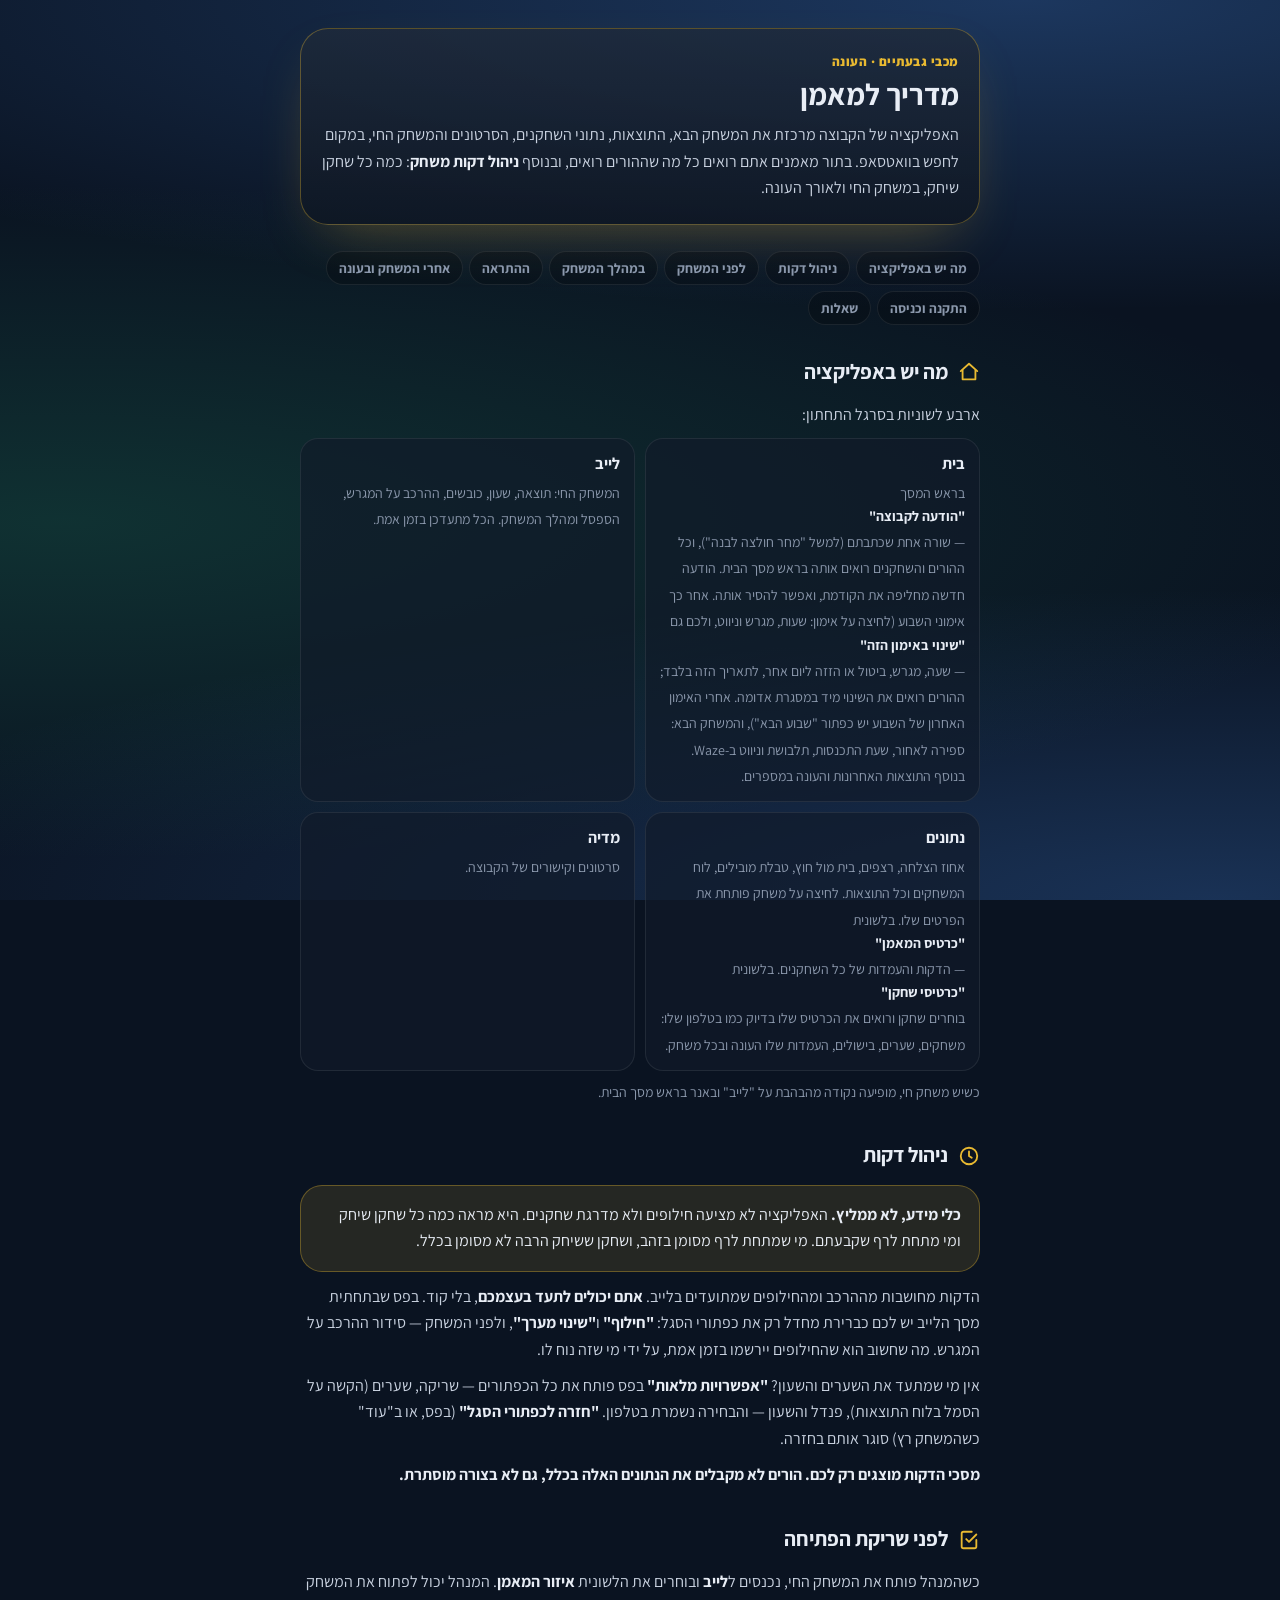
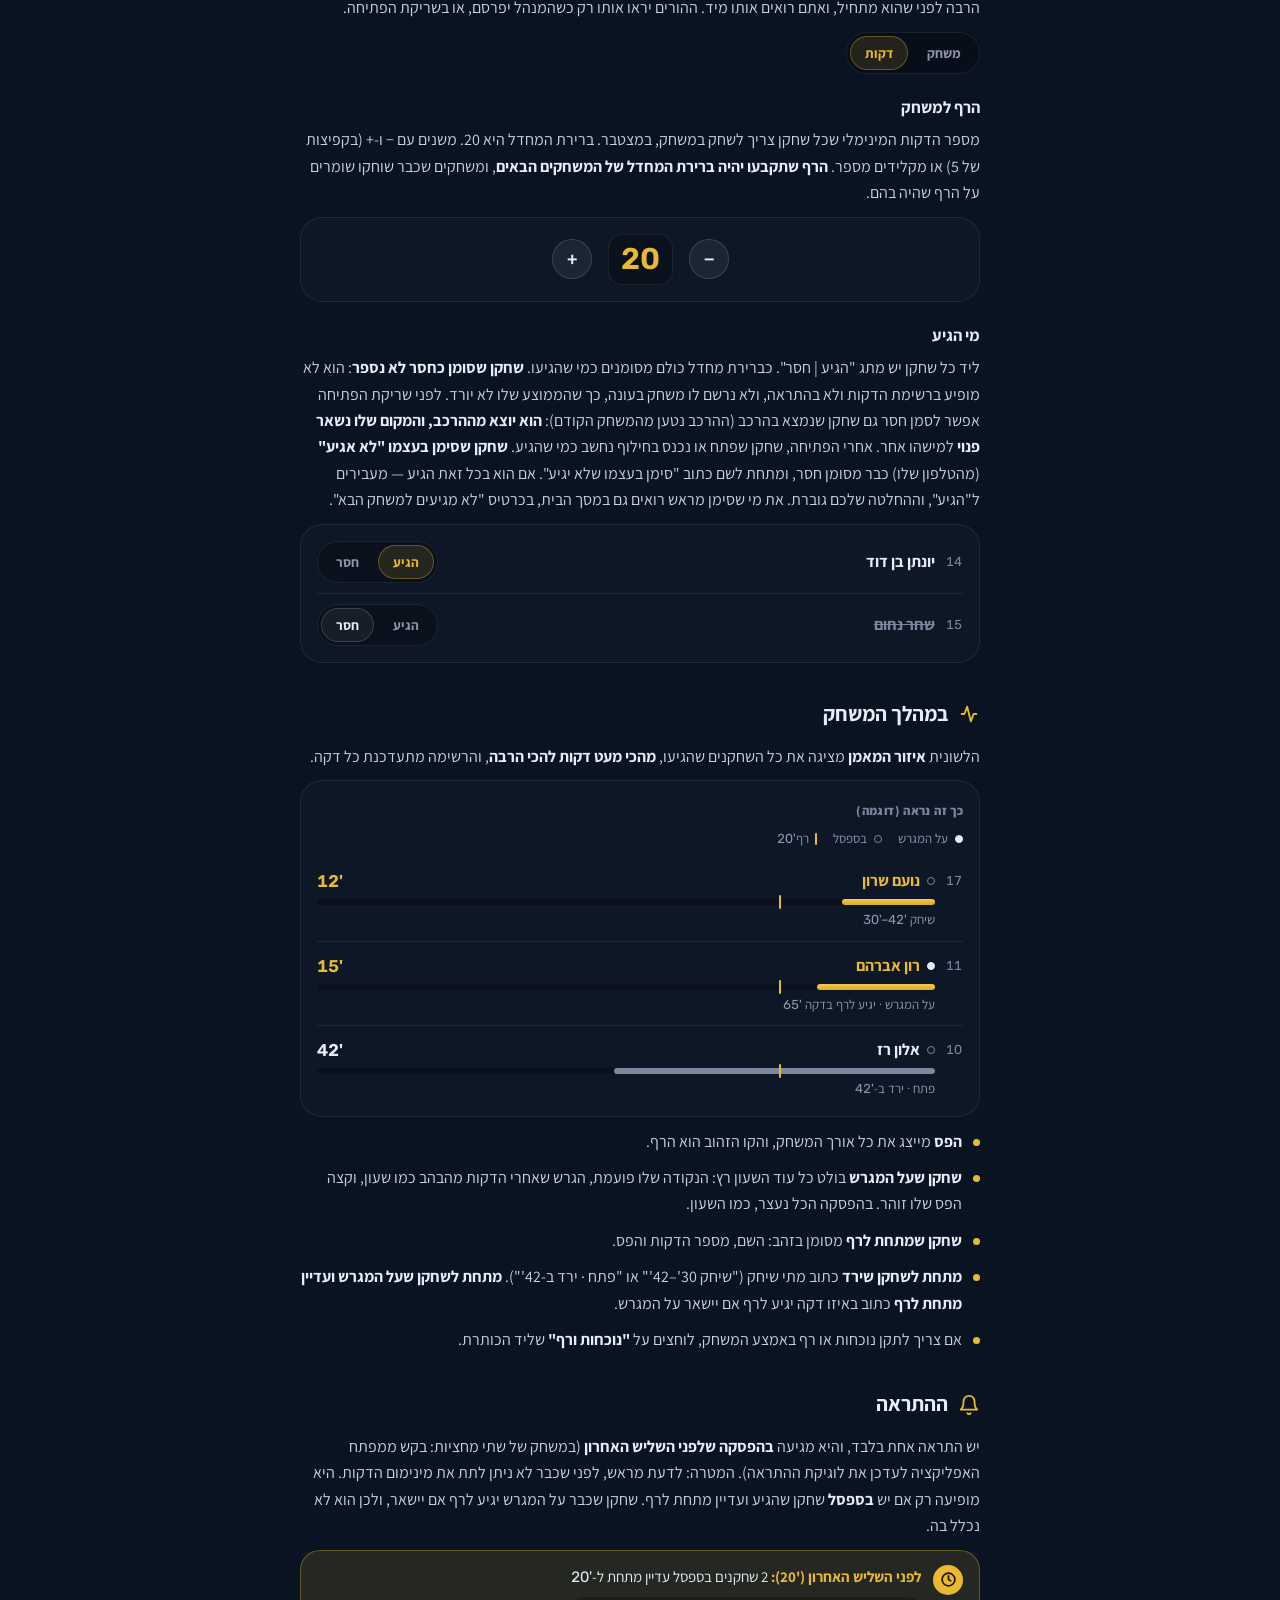
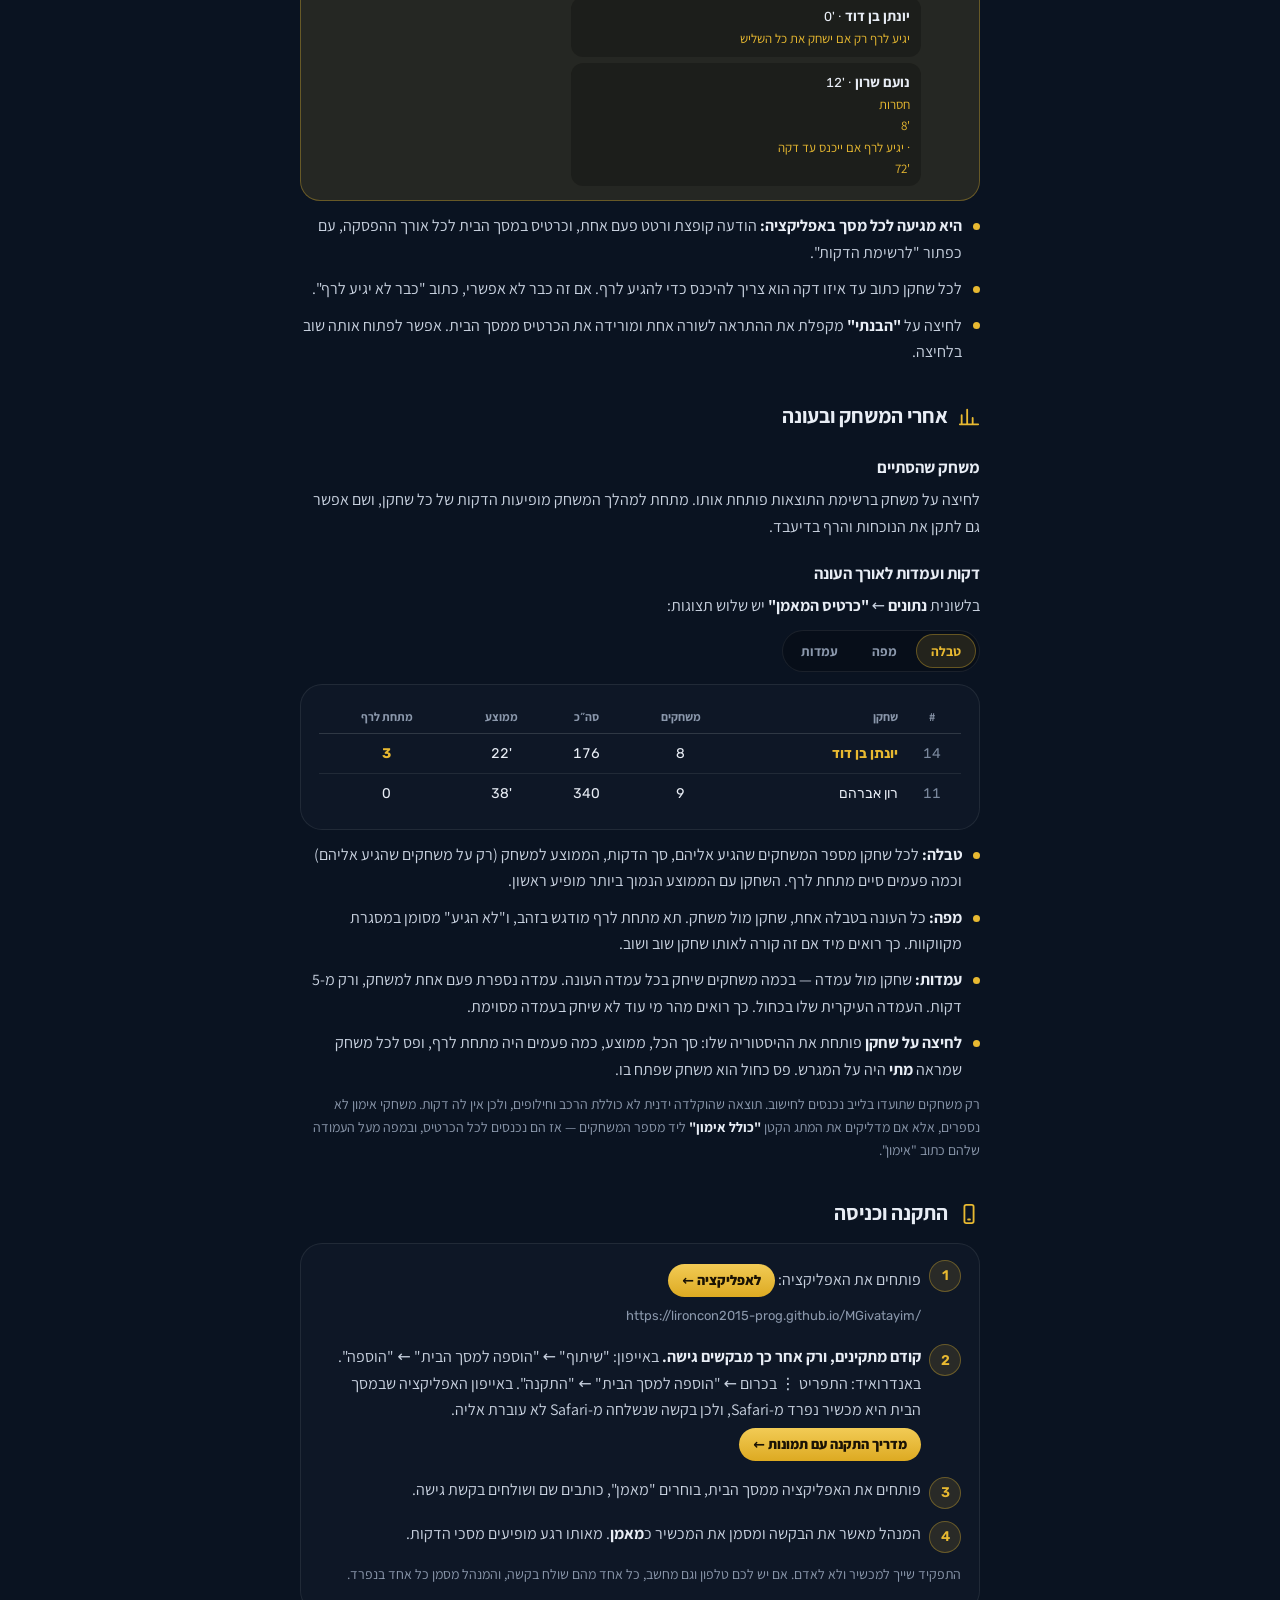
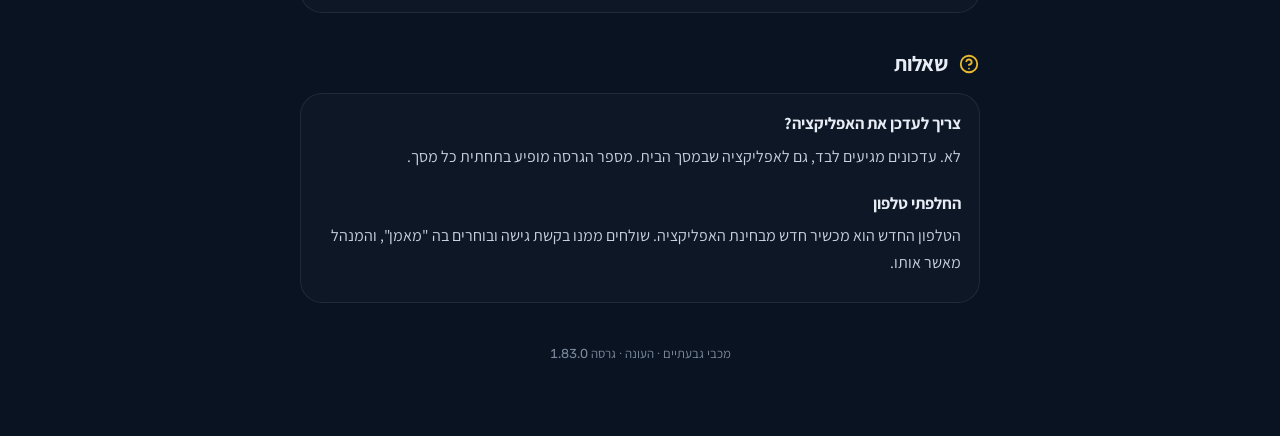
==== commit 60daa558: "Coach card: training matches out by default, a small "including training" switch The season's minute" ====
--- a/docs/coach.html
+++ b/docs/coach.html
@@ -239,11 +239,11 @@
     </div>
     <ul class="list" style="margin-top:12px">
       <li><b>טבלה:</b> לכל שחקן מספר המשחקים שהגיע אליהם, סך הדקות, הממוצע למשחק (רק על משחקים שהגיע אליהם) וכמה פעמים סיים מתחת לרף. השחקן עם הממוצע הנמוך ביותר מופיע ראשון.</li>
-      <li><b>מפה:</b> כל העונה בטבלה אחת, שחקן מול משחק. תא מתחת לרף מודגש בזהב, ו"לא הגיע" מסומן במסגרת מקווקוות. מתחת לדקות, באפור, העמדה שבה שיחק הכי הרבה זמן באותו משחק. כך רואים מיד אם זה קורה לאותו שחקן שוב ושוב, ואיפה שיחק בכל משחק.</li>
+      <li><b>מפה:</b> כל העונה בטבלה אחת, שחקן מול משחק. תא מתחת לרף מודגש בזהב, ו"לא הגיע" מסומן במסגרת מקווקוות. כך רואים מיד אם זה קורה לאותו שחקן שוב ושוב.</li>
       <li><b>עמדות:</b> שחקן מול עמדה — בכמה משחקים שיחק בכל עמדה העונה. עמדה נספרת פעם אחת למשחק, ורק מ-5 דקות. העמדה העיקרית שלו בכחול. כך רואים מהר מי עוד לא שיחק בעמדה מסוימת.</li>
       <li><b>לחיצה על שחקן</b> פותחת את ההיסטוריה שלו: סך הכל, ממוצע, כמה פעמים היה מתחת לרף, ופס לכל משחק שמראה <b>מתי</b> היה על המגרש. פס כחול הוא משחק שפתח בו.</li>
     </ul>
-    <p class="note">רק משחקים שתועדו בלייב נכנסים לחישוב. תוצאה שהוקלדה ידנית לא כוללת הרכב וחילופים, ולכן אין לה דקות.</p>
+    <p class="note">רק משחקים שתועדו בלייב נכנסים לחישוב. תוצאה שהוקלדה ידנית לא כוללת הרכב וחילופים, ולכן אין לה דקות. משחקי אימון לא נספרים, אלא אם מדליקים את המתג הקטן <b>"כולל אימון"</b> ליד מספר המשחקים — אז הם נכנסים לכל הכרטיס, ובמפה מעל העמודה שלהם כתוב "אימון".</p>
   </section>
 
   <section id="install">
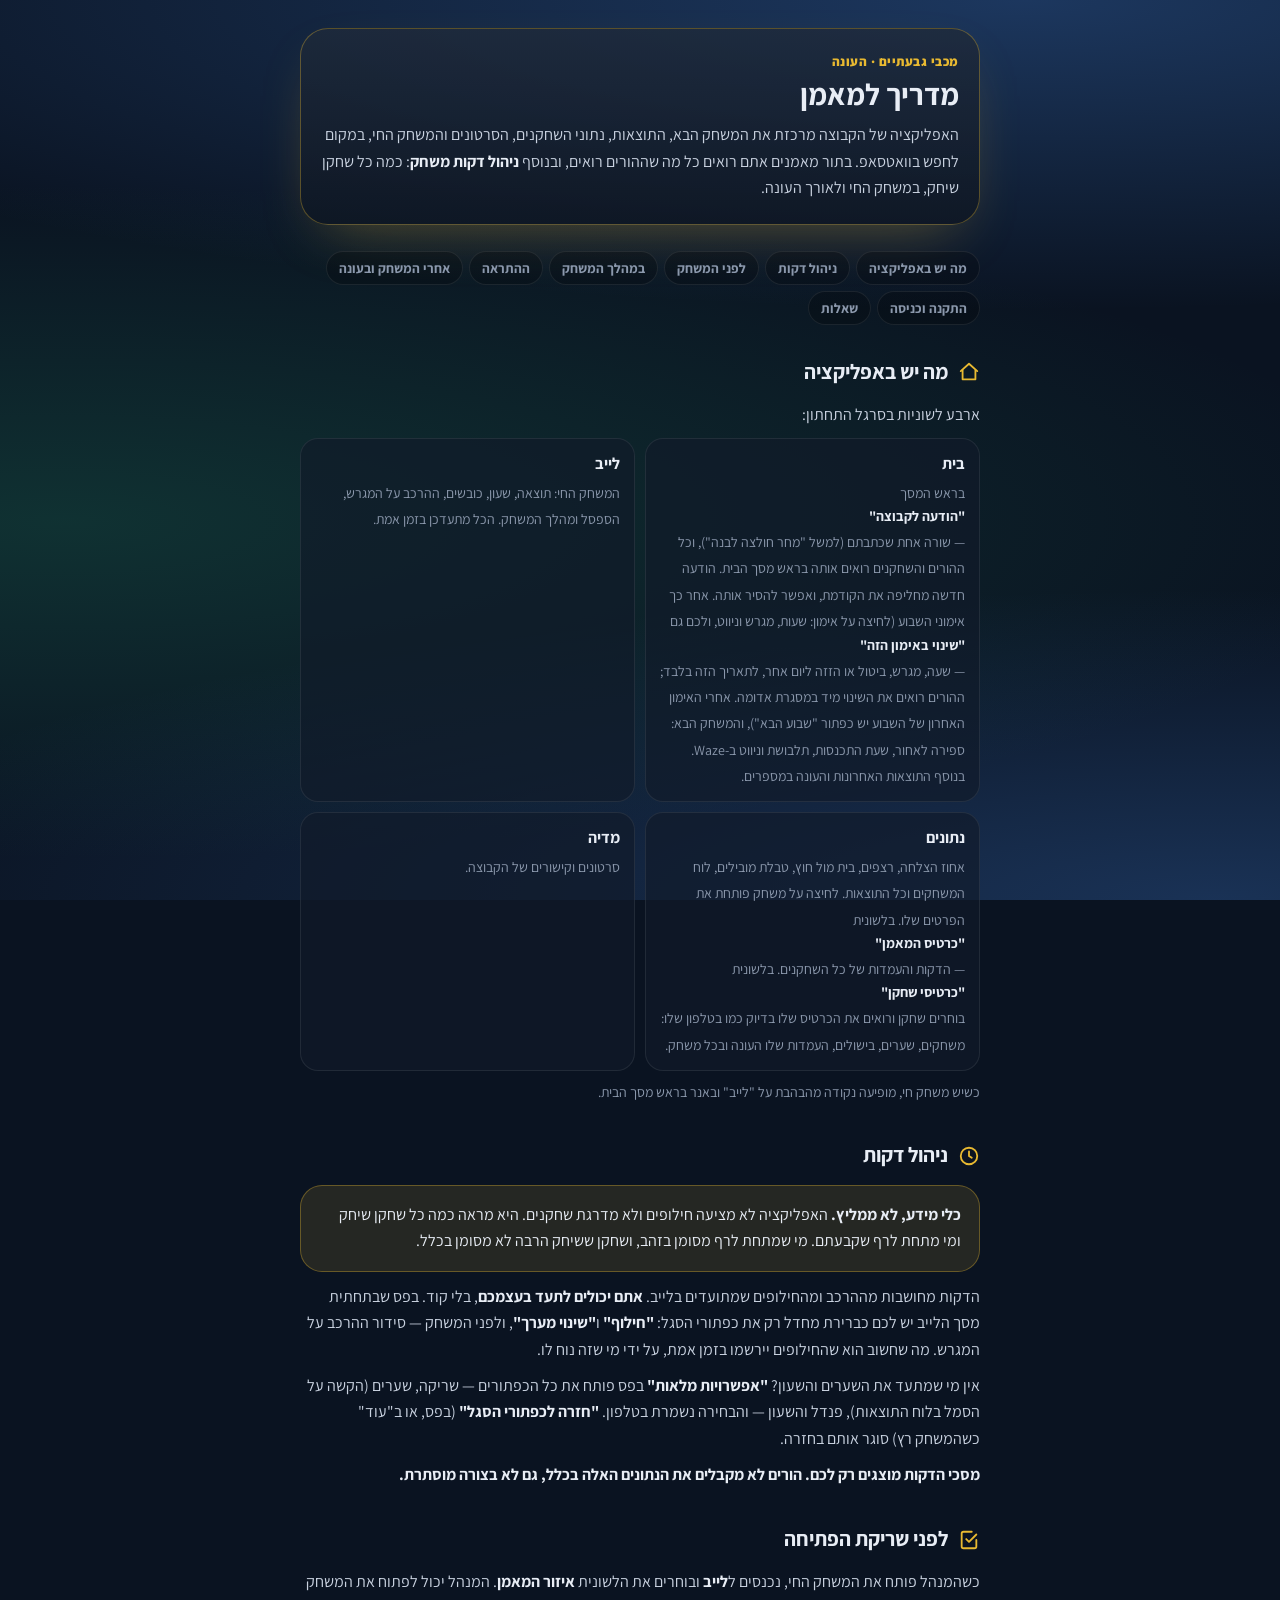
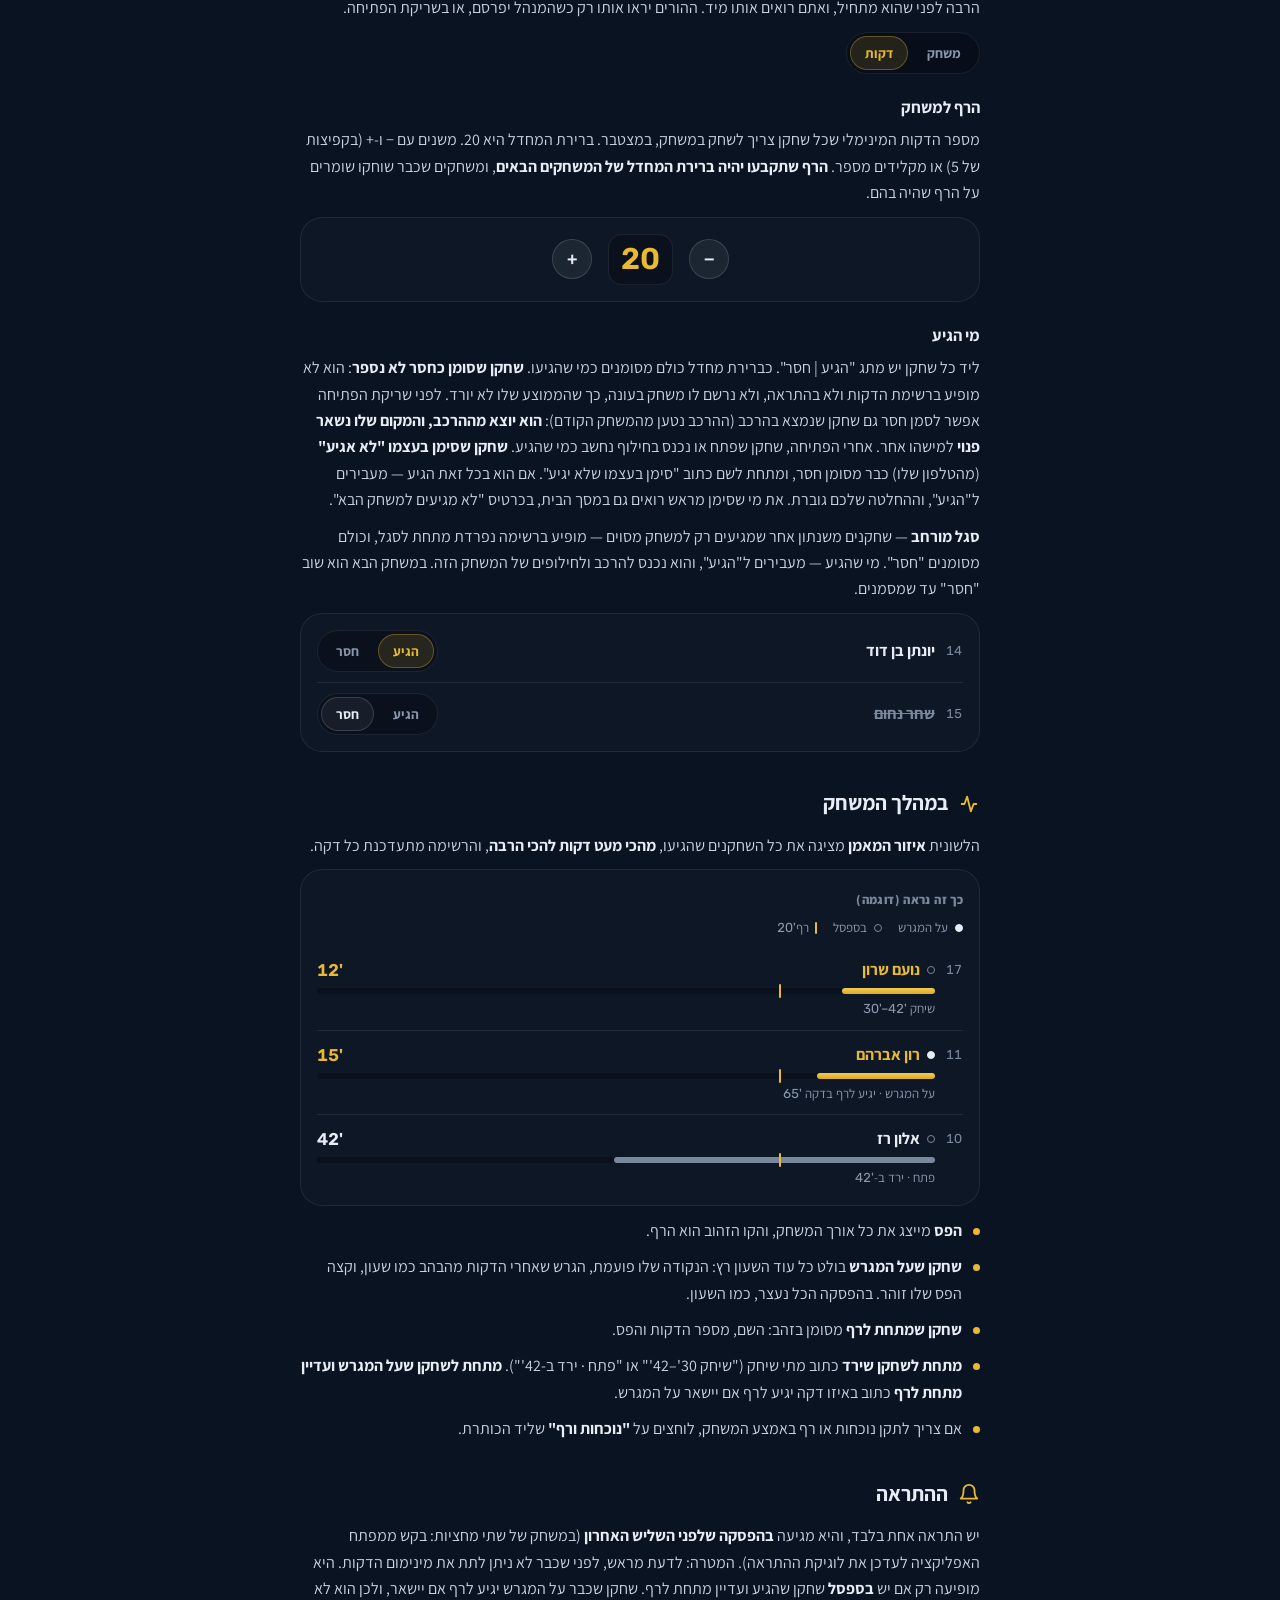
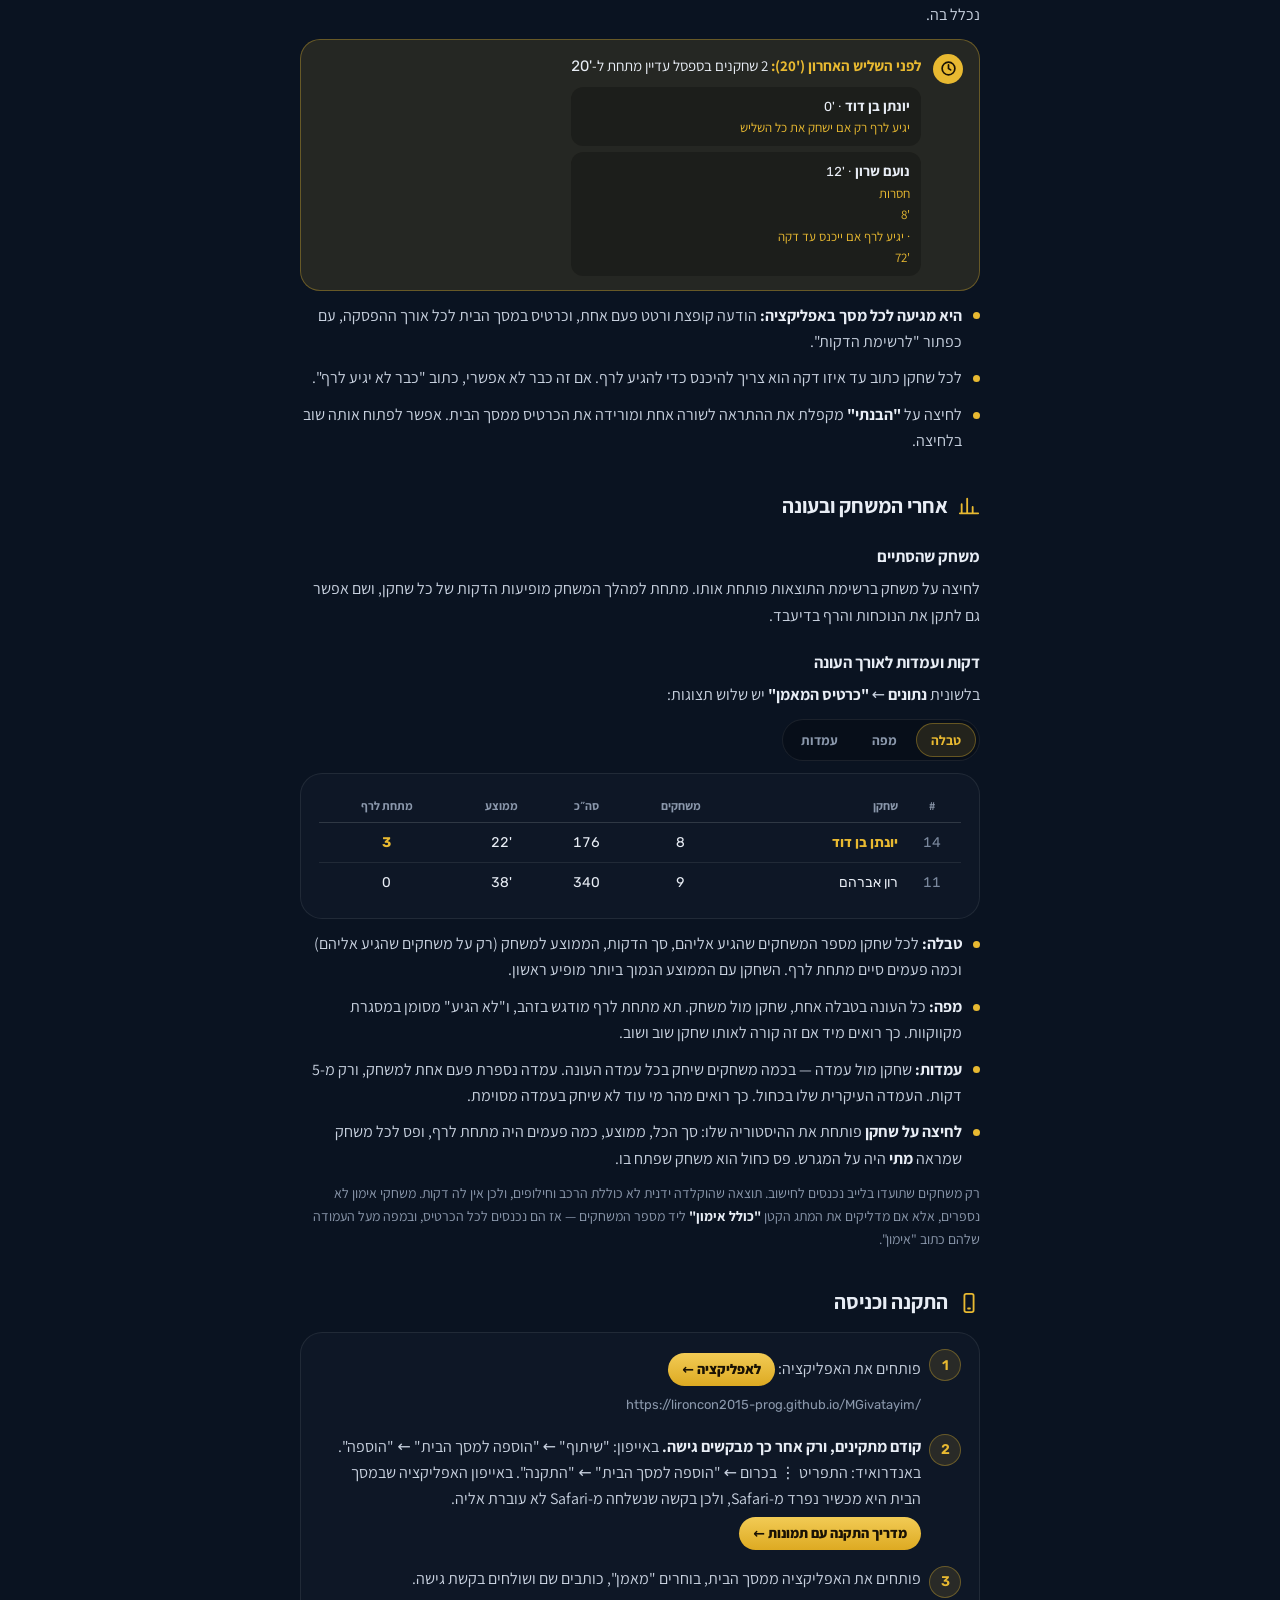
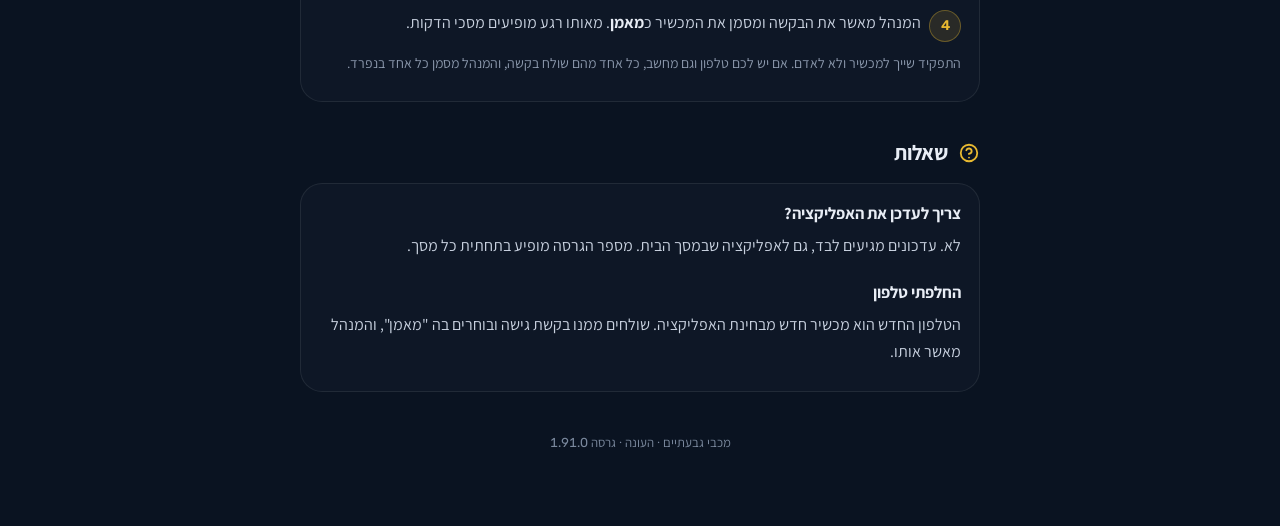
==== commit 17692e67: "Extended squad: players from another age group, absent until marked as come Co-Authored-By: Claude O" ====
--- a/docs/coach.html
+++ b/docs/coach.html
@@ -178,6 +178,7 @@
     <div class="demo" aria-hidden="true"><div class="stepper"><span class="b">−</span><span class="val ltr">20</span><span class="b">+</span></div></div>
     <h3>מי הגיע</h3>
     <p>ליד כל שחקן יש מתג "הגיע | חסר". כברירת מחדל כולם מסומנים כמי שהגיעו. <b>שחקן שסומן כחסר לא נספר</b>: הוא לא מופיע ברשימת הדקות ולא בהתראה, ולא נרשם לו משחק בעונה, כך שהממוצע שלו לא יורד. לפני שריקת הפתיחה אפשר לסמן חסר גם שחקן שנמצא בהרכב (ההרכב נטען מהמשחק הקודם): <b>הוא יוצא מההרכב, והמקום שלו נשאר פנוי</b> למישהו אחר. אחרי הפתיחה, שחקן שפתח או נכנס בחילוף נחשב כמי שהגיע. <b>שחקן שסימן בעצמו "לא אגיע"</b> (מהטלפון שלו) כבר מסומן חסר, ומתחת לשם כתוב "סימן בעצמו שלא יגיע". אם הוא בכל זאת הגיע — מעבירים ל"הגיע", וההחלטה שלכם גוברת. את מי שסימן מראש רואים גם במסך הבית, בכרטיס "לא מגיעים למשחק הבא".</p>
+    <p><b>סגל מורחב</b> — שחקנים משנתון אחר שמגיעים רק למשחק מסוים — מופיע ברשימה נפרדת מתחת לסגל, וכולם מסומנים "חסר". מי שהגיע — מעבירים ל"הגיע", והוא נכנס להרכב ולחילופים של המשחק הזה. במשחק הבא הוא שוב "חסר" עד שמסמנים.</p>
     <div class="demo" aria-hidden="true">
       <div class="att"><span class="n num">14</span><span class="nm">יונתן בן דוד</span><span class="seg"><span class="on">הגיע</span><span>חסר</span></span></div>
       <div class="att gone"><span class="n num">15</span><span class="nm">שחר נחום</span><span class="seg"><span>הגיע</span><span class="away">חסר</span></span></div>
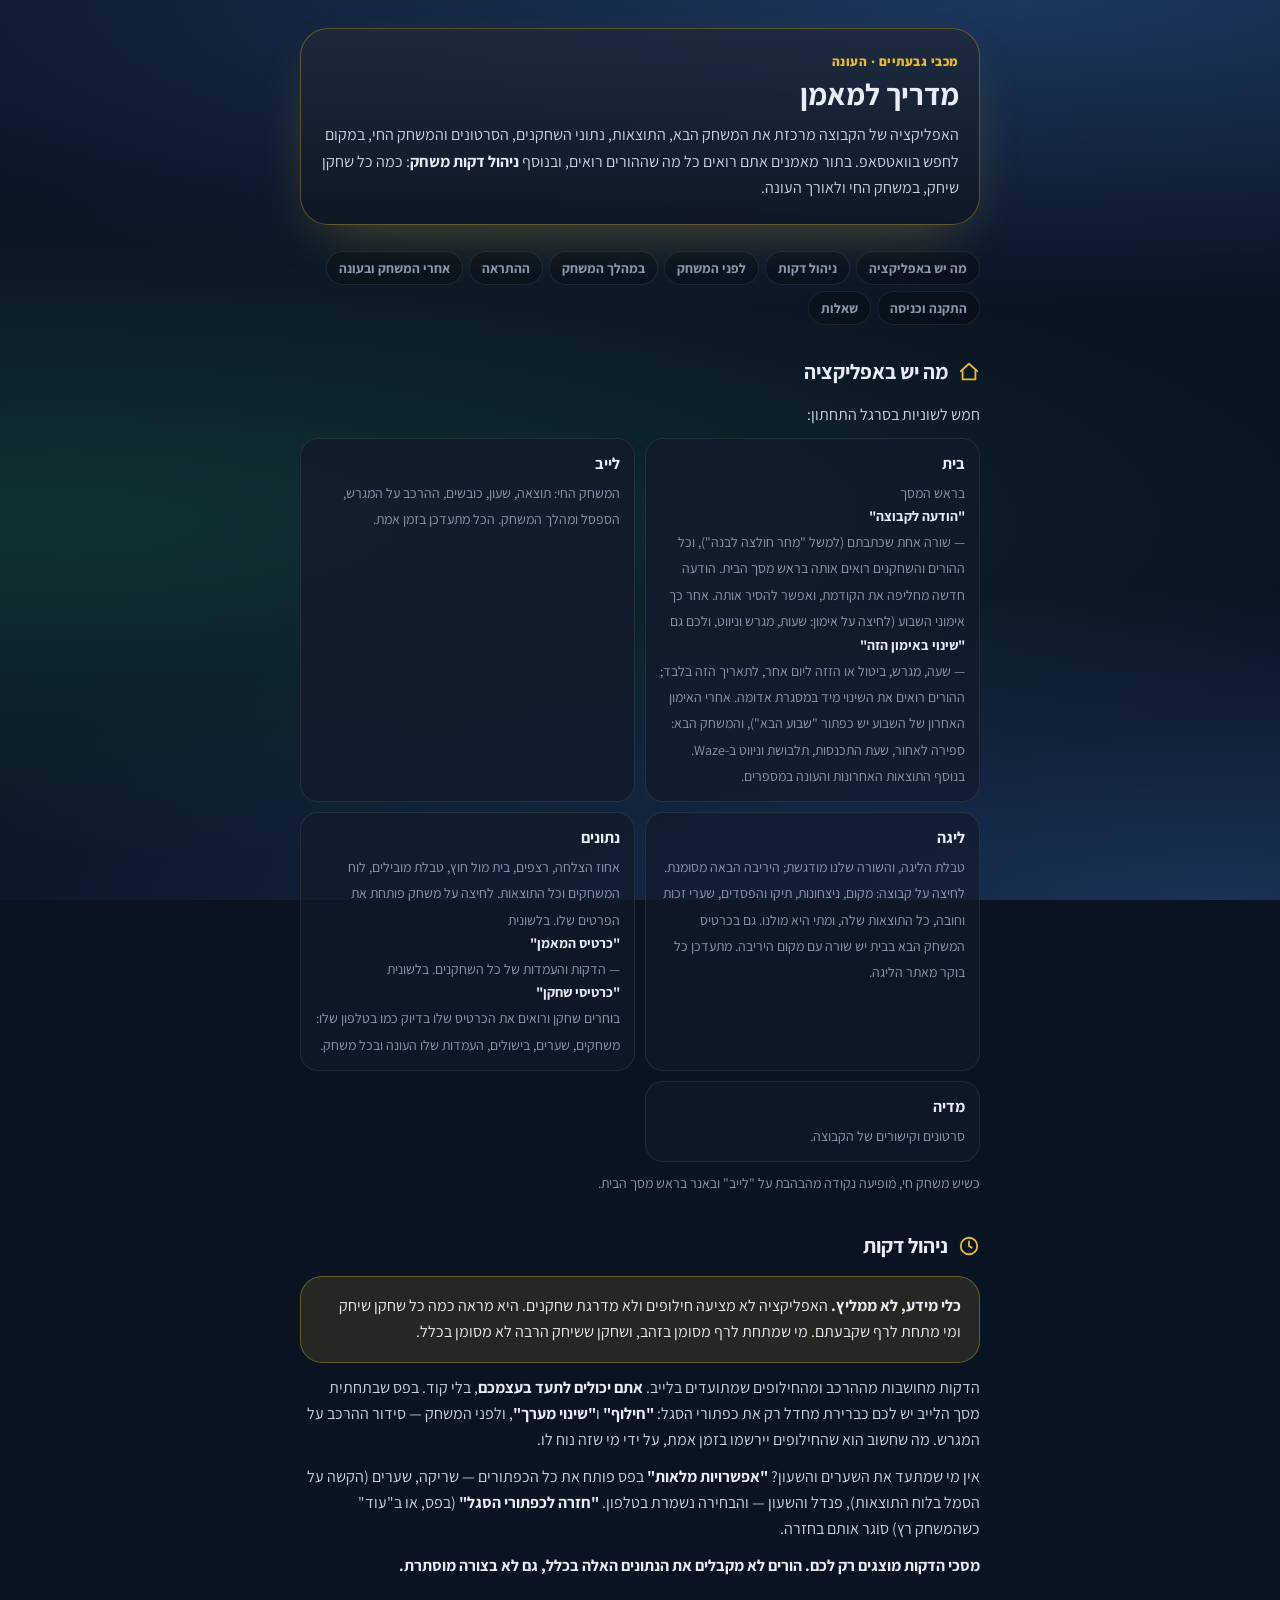
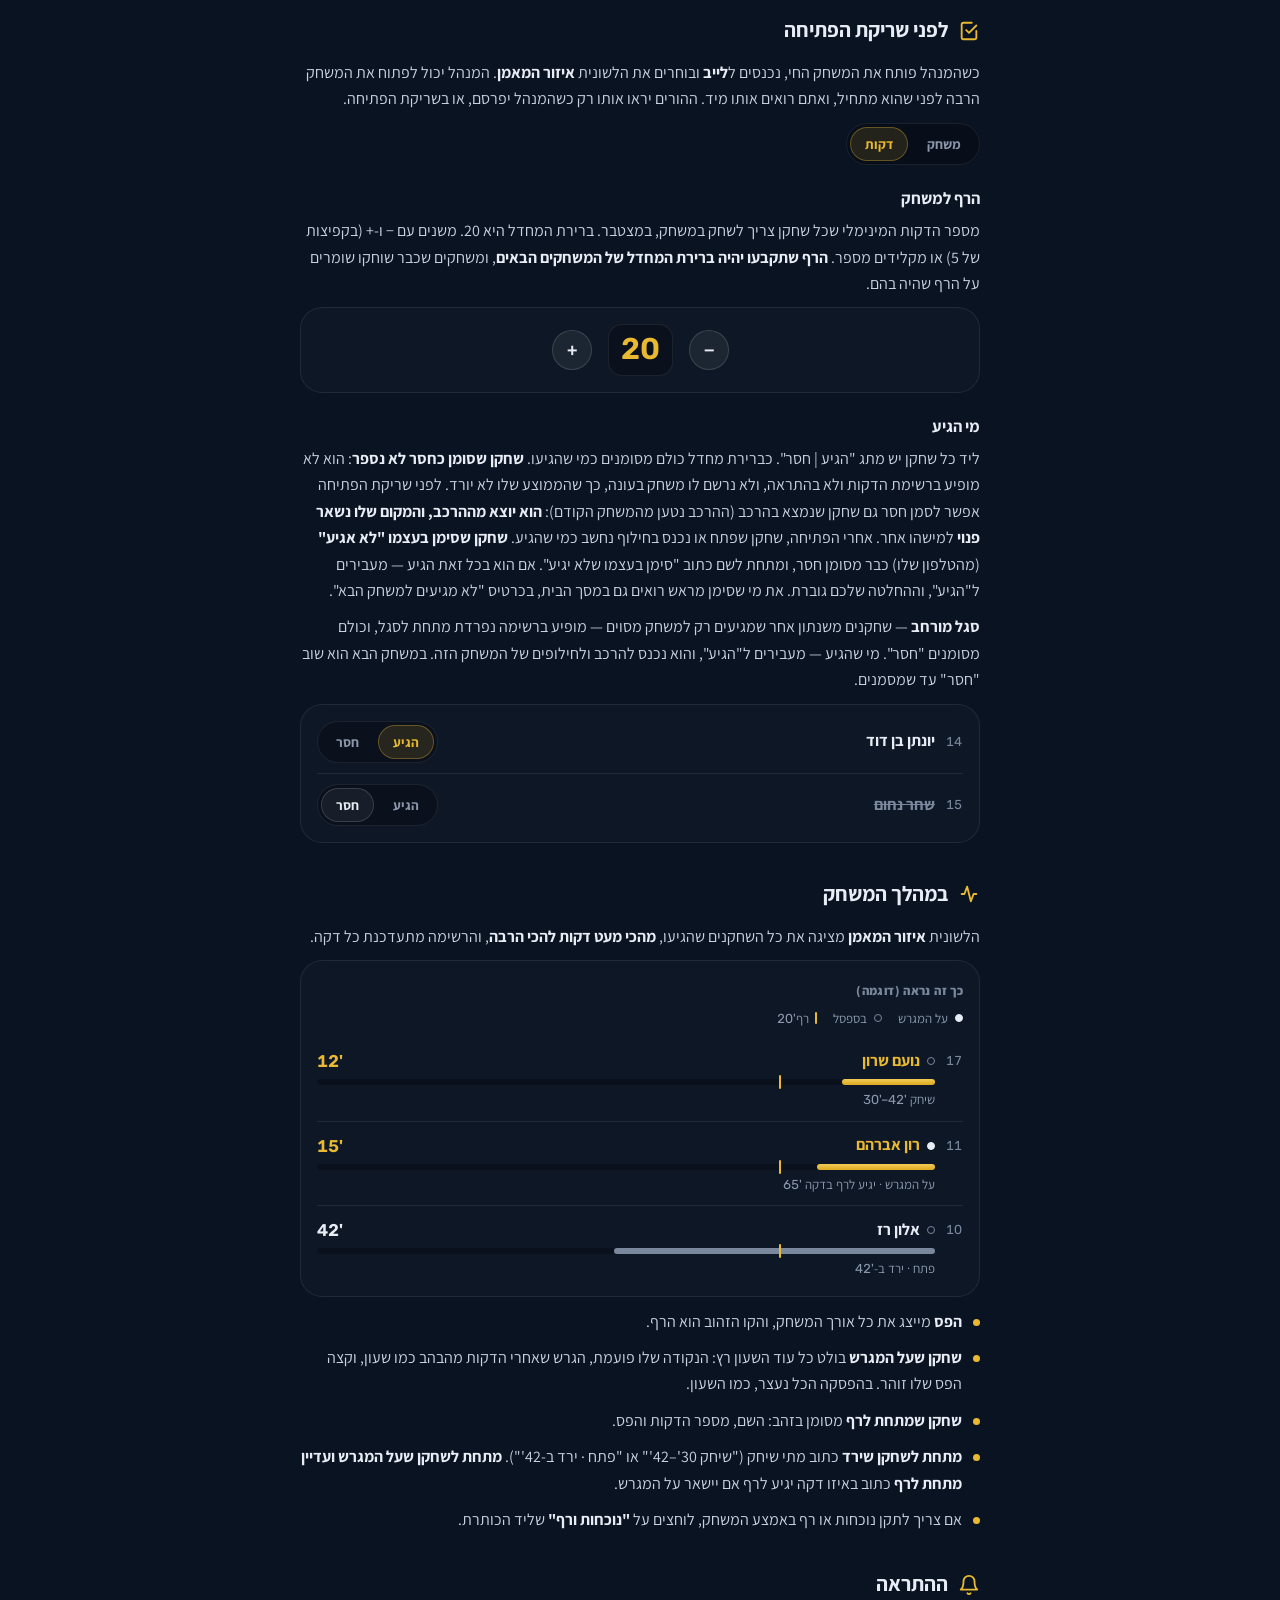
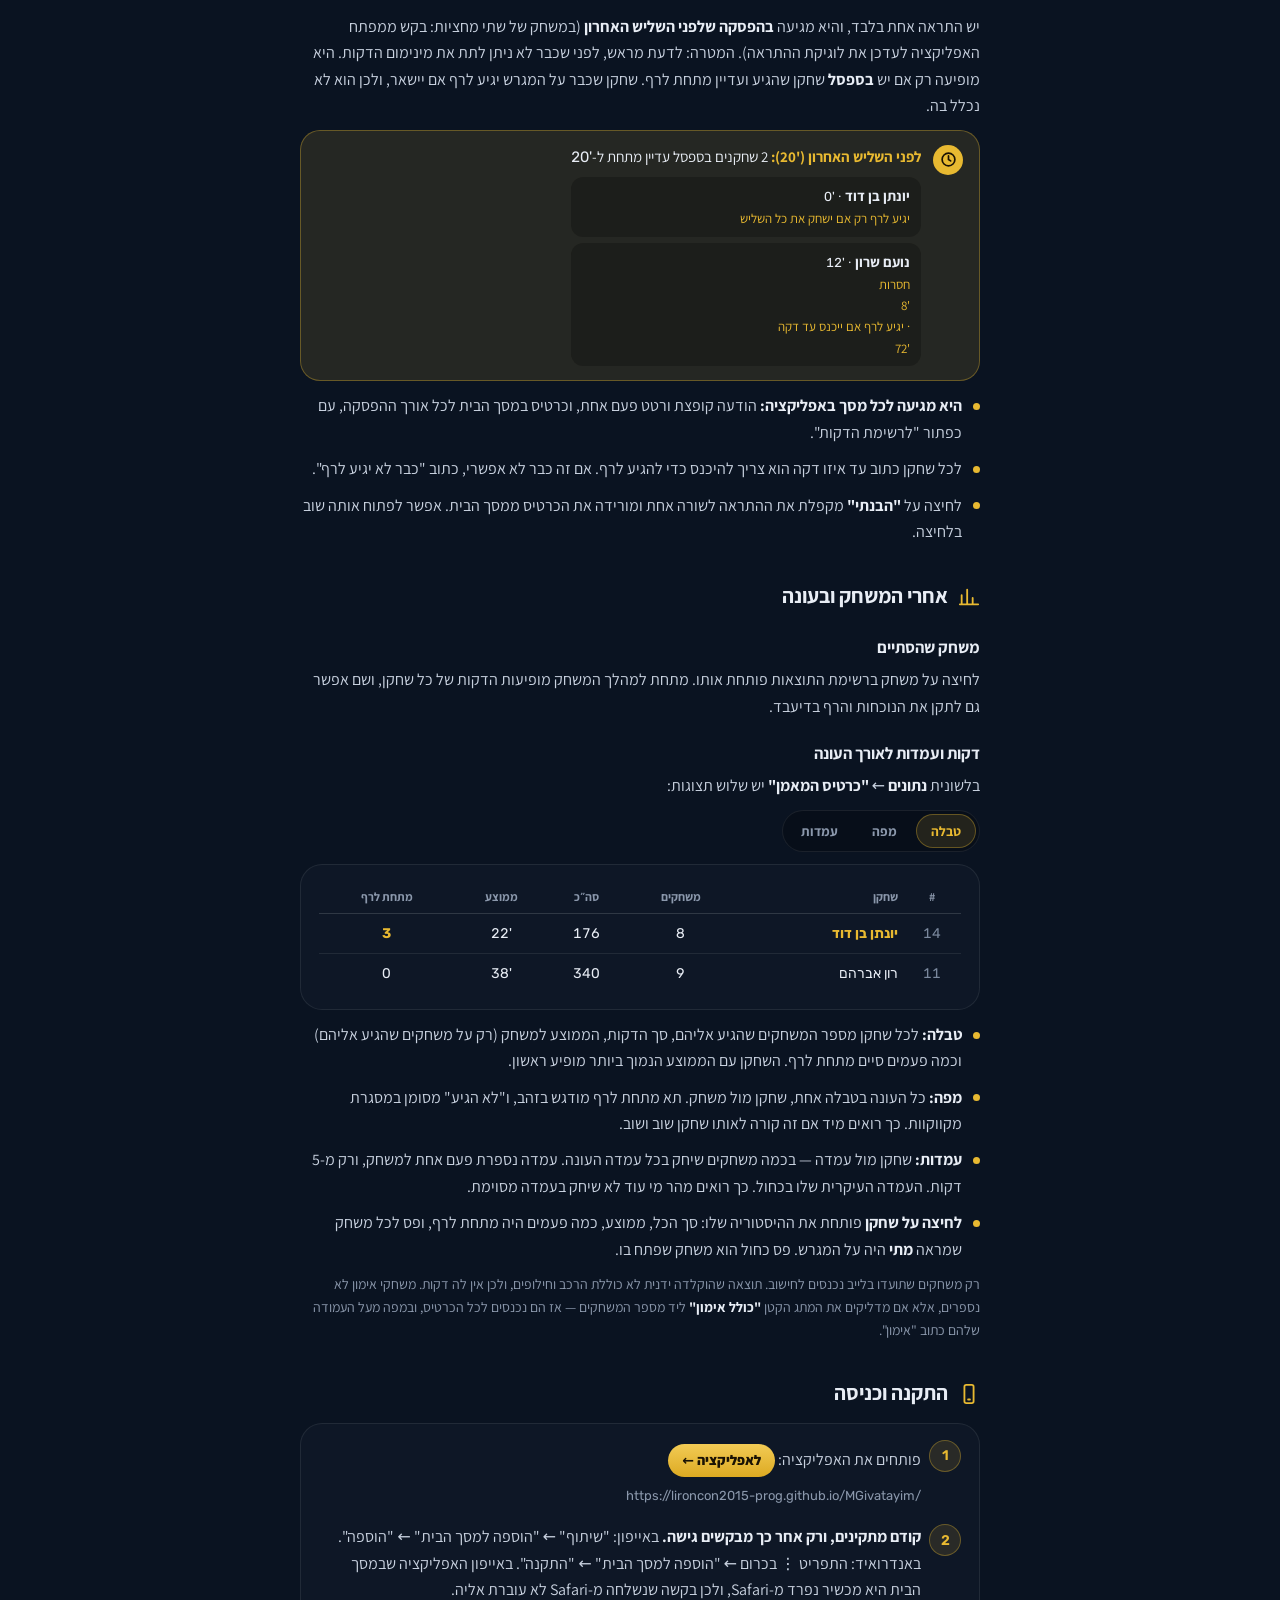
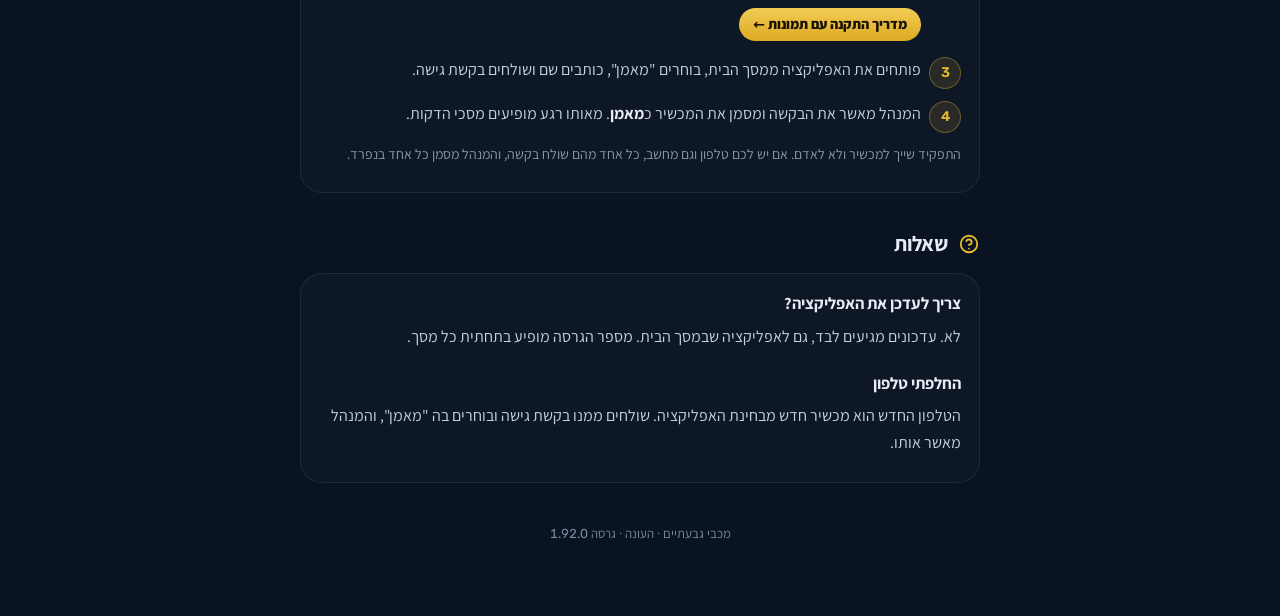
==== commit fe1849f0: "League tab from the daily league file; clock moves by whole minutes; real times for the controller; " ====
--- a/docs/coach.html
+++ b/docs/coach.html
@@ -151,10 +151,11 @@
 
   <section id="app">
     <h2><svg viewBox="0 0 24 24" fill="none" stroke="currentColor" stroke-width="2" stroke-linecap="round" stroke-linejoin="round" aria-hidden="true"><path d="M3 11l9-8 9 8"/><path d="M5 10v10h14V10"/></svg>מה יש באפליקציה</h2>
-    <p>ארבע לשוניות בסרגל התחתון:</p>
+    <p>חמש לשוניות בסרגל התחתון:</p>
     <div class="screens">
       <div class="screen"><b>בית</b><span>בראש המסך <b>"הודעה לקבוצה"</b> — שורה אחת שכתבתם (למשל "מחר חולצה לבנה"), וכל ההורים והשחקנים רואים אותה בראש מסך הבית. הודעה חדשה מחליפה את הקודמת, ואפשר להסיר אותה. אחר כך אימוני השבוע (לחיצה על אימון: שעות, מגרש וניווט, ולכם גם <b>"שינוי באימון הזה"</b> — שעה, מגרש, ביטול או הזזה ליום אחר, לתאריך הזה בלבד; ההורים רואים את השינוי מיד במסגרת אדומה. אחרי האימון האחרון של השבוע יש כפתור "שבוע הבא"), והמשחק הבא: ספירה לאחור, שעת התכנסות, תלבושת וניווט ב-Waze. בנוסף התוצאות האחרונות והעונה במספרים.</span></div>
       <div class="screen"><b>לייב</b><span>המשחק החי: תוצאה, שעון, כובשים, ההרכב על המגרש, הספסל ומהלך המשחק. הכל מתעדכן בזמן אמת.</span></div>
+      <div class="screen"><b>ליגה</b><span>טבלת הליגה, והשורה שלנו מודגשת; היריבה הבאה מסומנת. לחיצה על קבוצה: מקום, ניצחונות, תיקו והפסדים, שערי זכות וחובה, כל התוצאות שלה, ומתי היא מולנו. גם בכרטיס המשחק הבא בבית יש שורה עם מקום היריבה. מתעדכן כל בוקר מאתר הליגה.</span></div>
       <div class="screen"><b>נתונים</b><span>אחוז הצלחה, רצפים, בית מול חוץ, טבלת מובילים, לוח המשחקים וכל התוצאות. לחיצה על משחק פותחת את הפרטים שלו. בלשונית <b>"כרטיס המאמן"</b> — הדקות והעמדות של כל השחקנים. בלשונית <b>"כרטיסי שחקן"</b> בוחרים שחקן ורואים את הכרטיס שלו בדיוק כמו בטלפון שלו: משחקים, שערים, בישולים, העמדות שלו העונה ובכל משחק.</span></div>
       <div class="screen"><b>מדיה</b><span>סרטונים וקישורים של הקבוצה.</span></div>
     </div>
